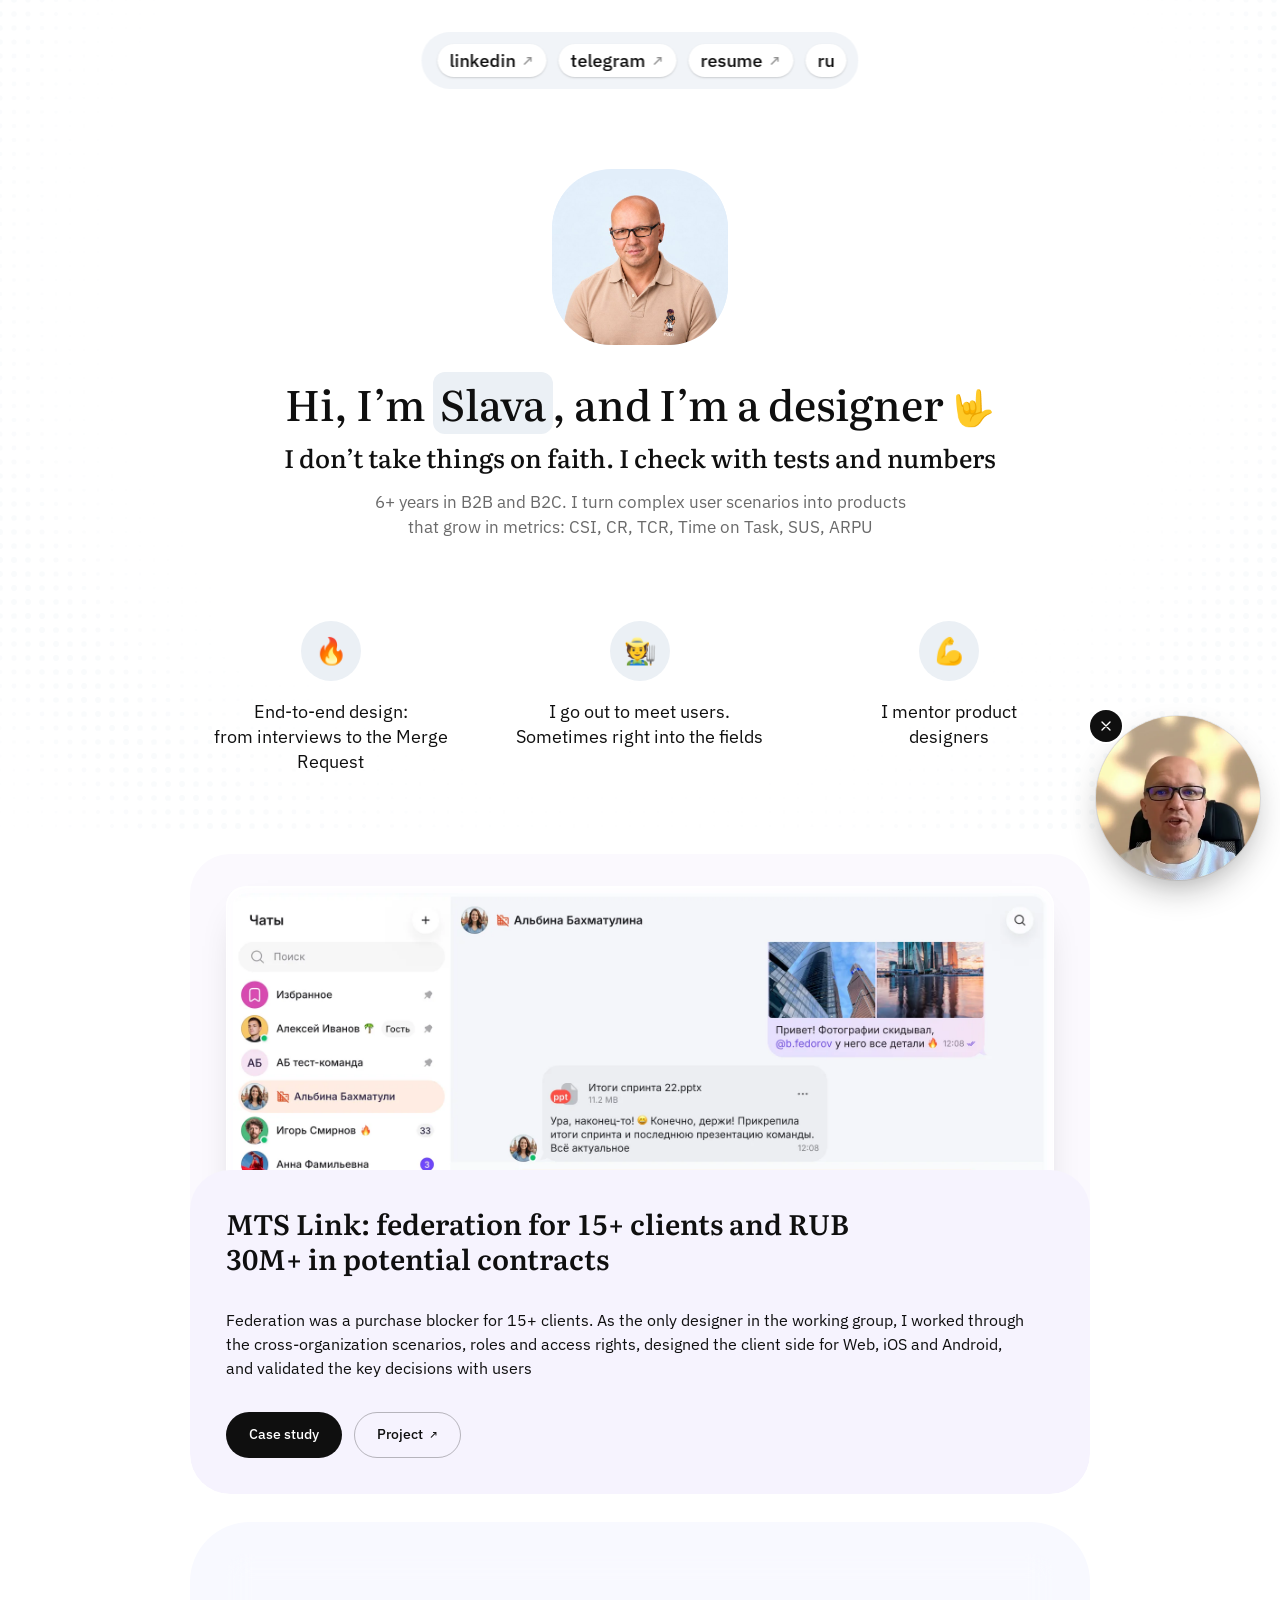
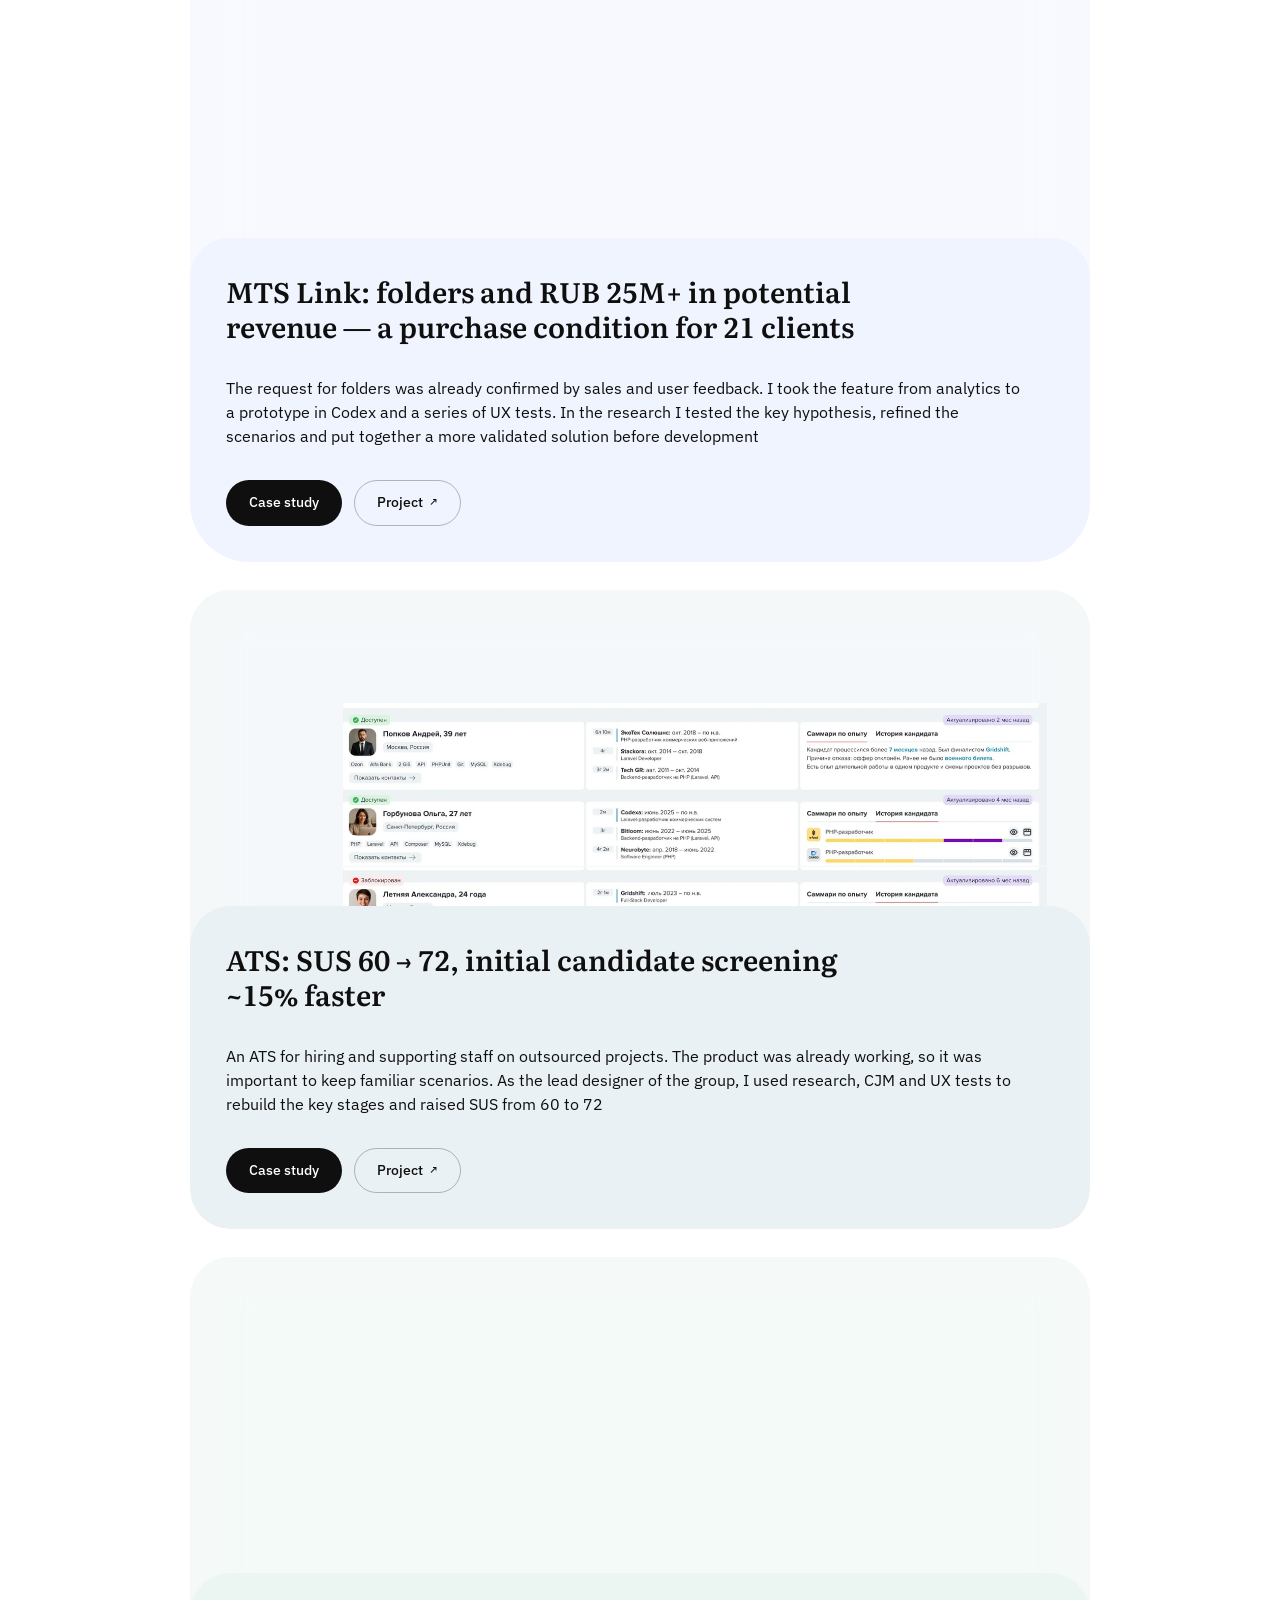
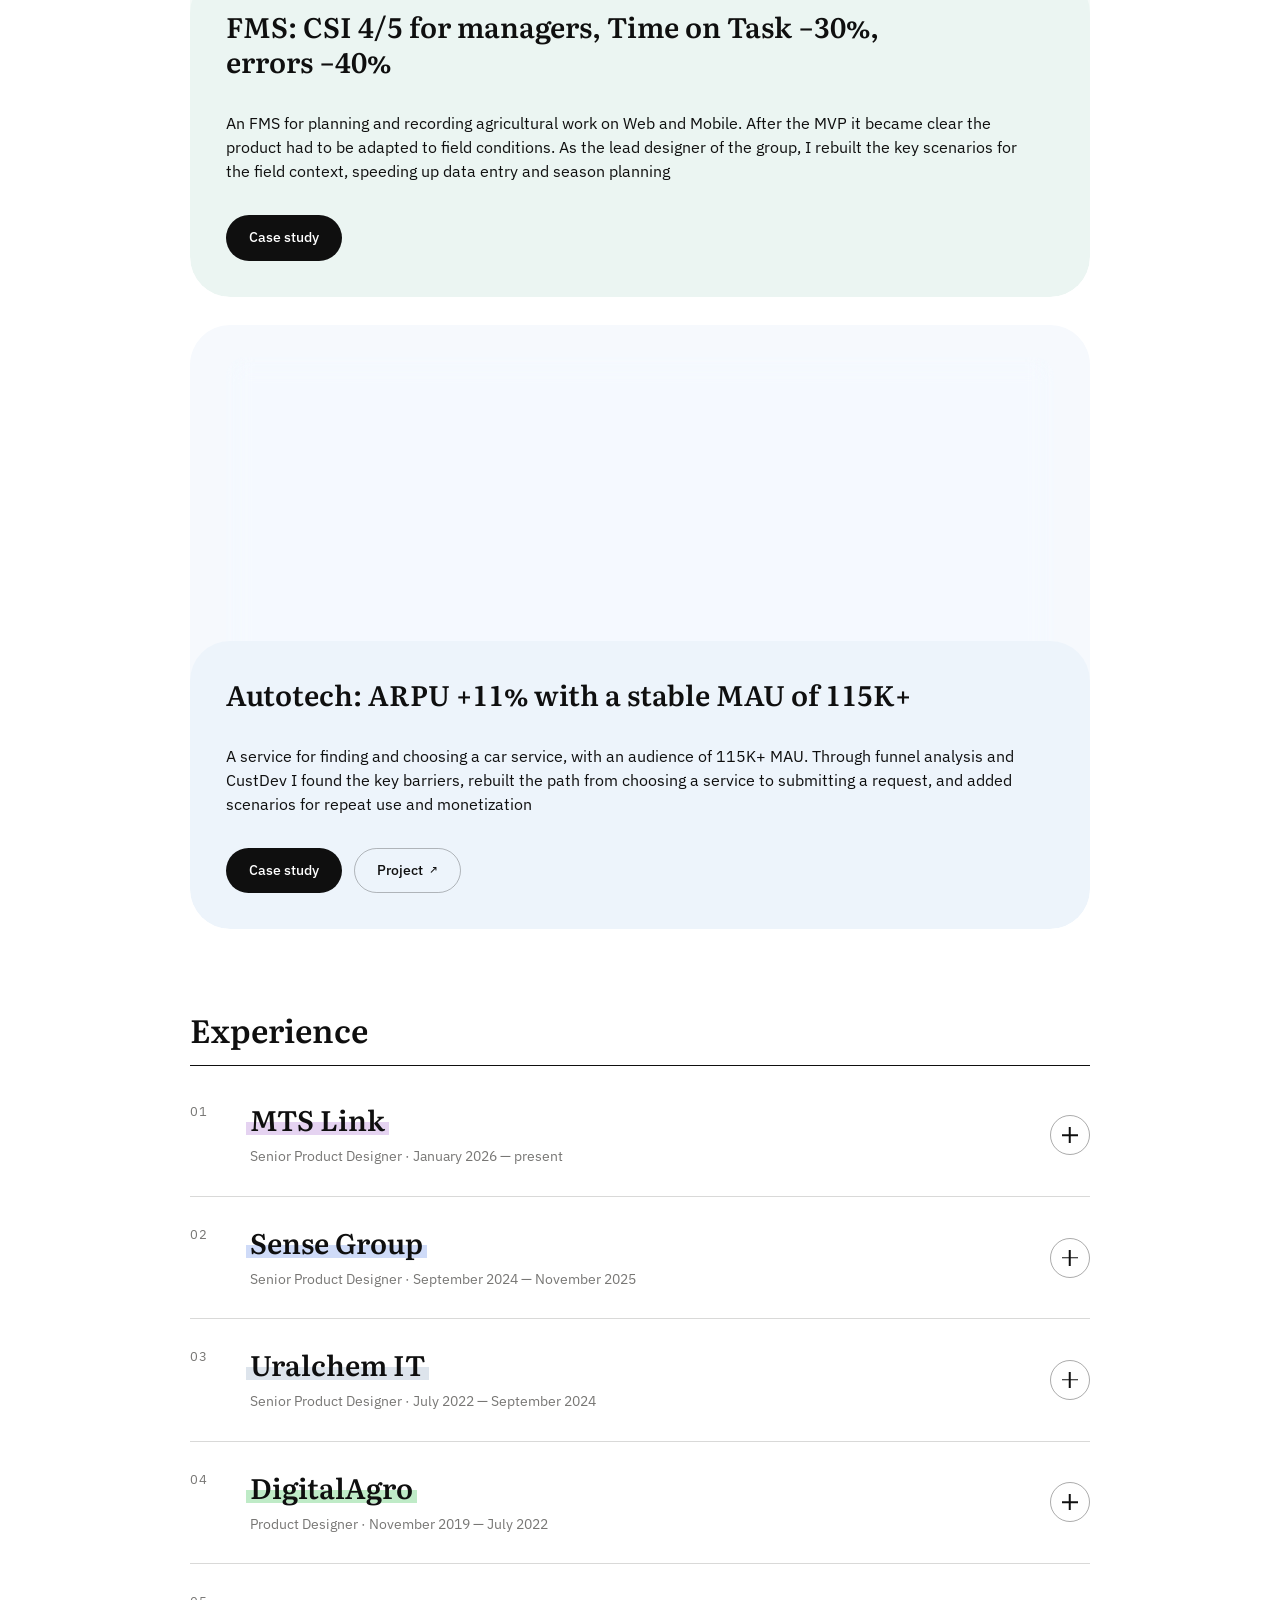
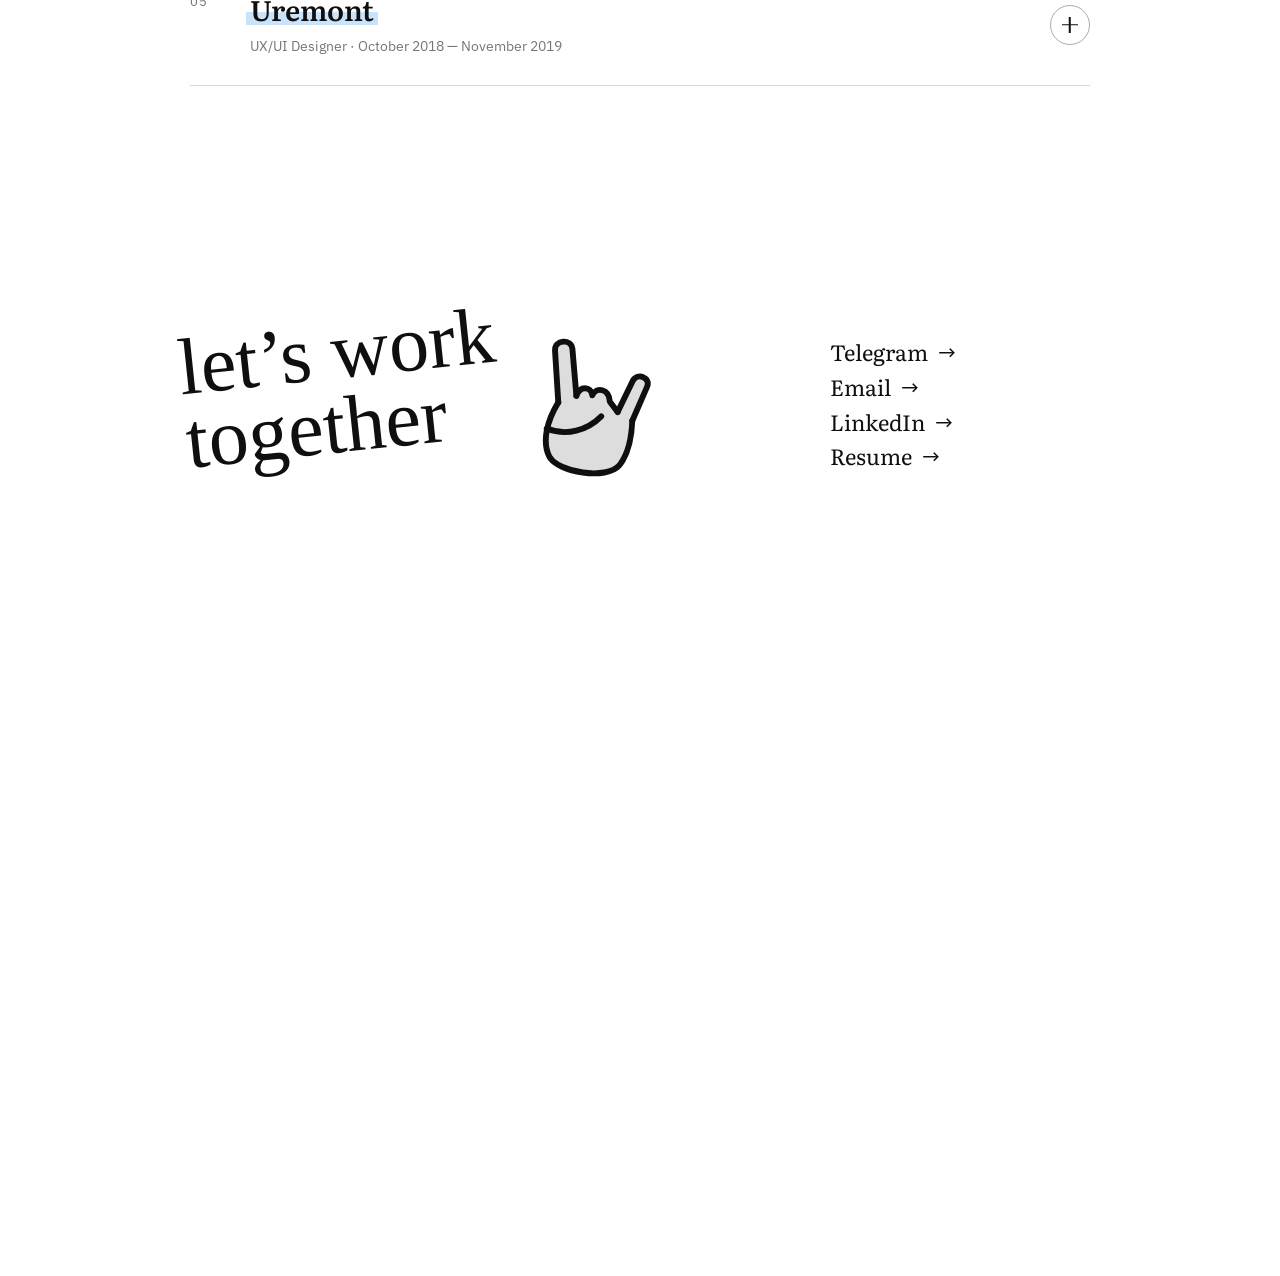
==== en/index.html @ 743d1fc8 "Английская версия сайта: /en - en/index.html + en/site.en.js (словарь строк), общий код site.js/intr" ====
<!doctype html>
<html lang="en" data-variant="b" data-type="1" data-body="3">
<head>
<meta name="robots" content="noindex, nofollow"><!-- временно, на время вычитки; убрать перед запуском на домене -->
<meta charset="utf-8">
<meta name="viewport" content="width=device-width, initial-scale=1">
<meta name="description" content="Vycheslav Sokolov — Senior Product Designer. B2B products: corporate communications, recruiting, field services.">
<title>Vycheslav Sokolov — Senior Product Designer</title>
<link rel="alternate" hreflang="ru" href="http://vsokolov.com/">
<link rel="alternate" hreflang="en" href="http://vsokolov.com/en/">
<link rel="alternate" hreflang="x-default" href="http://vsokolov.com/">
<link rel="icon" href="../assets/favicon/favicon.ico" sizes="48x48">
<link rel="icon" type="image/png" sizes="32x32" href="../assets/favicon/favicon-32.png">
<link rel="icon" type="image/png" sizes="192x192" href="../assets/favicon/icon-192.png">
<link rel="apple-touch-icon" href="../assets/favicon/apple-touch-icon.png">
<meta property="og:type" content="website">
<meta property="og:locale" content="en_US">
<meta property="og:site_name" content="Vycheslav Sokolov — portfolio">
<meta property="og:url" content="http://vsokolov.com/en/">
<meta property="og:title" content="Senior Product Designer">
<meta property="og:description" content="6+ years in B2B and B2C. I turn complex user scenarios into products.">
<link rel="preconnect" href="https://fonts.googleapis.com">
<link rel="preconnect" href="https://fonts.gstatic.com" crossorigin>
<link href="https://fonts.googleapis.com/css2?family=Literata:wght@500;600&family=IBM+Plex+Sans:wght@400;500;600&family=Permanent+Marker&display=swap" rel="stylesheet">
<link rel="stylesheet" href="../style.css?v=93">
<script src="site.en.js?v=1" defer></script>
<script src="../site.js?v=100" defer></script>
<script src="../intro.js?v=3" defer></script>
</head>
<body>
<svg width="0" height="0" style="position:absolute" aria-hidden="true" focusable="false"><filter id="displace-1" x="-50%" y="-50%" width="200%" height="200%"><feTurbulence type="turbulence" baseFrequency="0.03" numOctaves="3" seed="1" result="turbulence"/><feDisplacementMap in="SourceGraphic" in2="turbulence" scale="1.4" xChannelSelector="R" yChannelSelector="G"/></filter><filter id="displace-2" x="-50%" y="-50%" width="200%" height="200%"><feTurbulence type="turbulence" baseFrequency="0.03" numOctaves="3" seed="2" result="turbulence"/><feDisplacementMap in="SourceGraphic" in2="turbulence" scale="1.4" xChannelSelector="R" yChannelSelector="G"/></filter><filter id="displace-3" x="-50%" y="-50%" width="200%" height="200%"><feTurbulence type="turbulence" baseFrequency="0.03" numOctaves="3" seed="3" result="turbulence"/><feDisplacementMap in="SourceGraphic" in2="turbulence" scale="1.4" xChannelSelector="R" yChannelSelector="G"/></filter><filter id="displace-4" x="-50%" y="-50%" width="200%" height="200%"><feTurbulence type="turbulence" baseFrequency="0.03" numOctaves="3" seed="4" result="turbulence"/><feDisplacementMap in="SourceGraphic" in2="turbulence" scale="1.4" xChannelSelector="R" yChannelSelector="G"/></filter><filter id="displace-5" x="-50%" y="-50%" width="200%" height="200%"><feTurbulence type="turbulence" baseFrequency="0.03" numOctaves="3" seed="5" result="turbulence"/><feDisplacementMap in="SourceGraphic" in2="turbulence" scale="1.4" xChannelSelector="R" yChannelSelector="G"/></filter></svg>
<a class="skip" href="#main">Skip to content</a>

<div class="page-wrapper">
  <!-- сайдбар слева: фото, имя, роль, кнопки -->
  <aside class="sidebar" id="top">
    <div class="sidebar__inner">
      <div class="sidebar__links">
        <a class="pill pill--outline" href="https://www.linkedin.com/in/vycheslav-sokolov/" target="_blank" rel="noopener">LinkedIn<i class="arr">↗</i></a>
        <a class="pill pill--outline" href="https://t.me/Sokolov_k_doske" target="_blank" rel="noopener">Telegram<i class="arr">↗</i></a>
        <a class="pill pill--outline" href="https://drive.google.com/drive/folders/1yA-wTGNDiWYQ2XmveLwB1-y0D-GJOp_q?usp=sharing" target="_blank" rel="noopener">Resume<i class="arr">↗</i></a>
        <a class="pill pill--outline pill--lang" href="../" hreflang="ru" lang="ru" aria-label="Русская версия">RU</a>
      </div>
      <div class="sidebar__photo" id="sidebar-photo"></div>
    </div>
  </aside>

  <main id="main">

  <section class="hero" aria-labelledby="h1">
    <h1 id="h1" class="hero__h"><span class="hero__b">Hi, I’m <mark class="chip">Slava</mark>, and I’m a designer&nbsp;<span class="hero__emo" aria-hidden="true">🤟</span></span><span class="hero__sub">I don’t take things on faith. I check with tests and numbers</span></h1>
    <p class="hero__lead">6+ years in B2B and B2C. I turn complex user scenarios into products that grow in metrics: CSI, CR, TCR, Time on Task, SUS, ARPU</p>
    <ul class="anchors">
      <li><span class="anchors__ico"><span class="anchors__emo" aria-hidden="true">🔥</span></span><span>End-to-end design: <br>from interviews to the Merge Request</span></li>
      <li><span class="anchors__ico"><span class="anchors__emo" aria-hidden="true">🧑‍🌾</span></span><span>I go out to meet users. <br>Sometimes right into the fields</span></li>
      <li><span class="anchors__ico"><span class="anchors__emo" aria-hidden="true">💪</span></span><span>I mentor product <br>designers</span></li>
    </ul>
  </section>

  <section class="work" id="work" aria-label="Work">
    <div id="cases"></div>
  </section>

  <section class="xpb" id="xpb" aria-labelledby="xpb-title">
    <div class="work__head"><h2 id="xpb-title">Experience</h2></div>
    <div class="xpb__grid" id="xpb-grid"></div>
  </section>

  <section class="exp" id="experience" aria-labelledby="exp-title">
    <div class="work__head">
      <h2 id="exp-title">Experience</h2>
    </div>
    <div class="xp-list" id="xp-list"></div>
    <div class="study">
      <div class="work__head work__head--sub"><h3>Education</h3></div>
      <ul class="study__list" id="study-list"></ul>
    </div>
  </section>


  <!-- ===== футер «let's rock»: чёрный на белом → по скроллу заезжает чёрная плашка, надпись инвертируется ===== -->
  <section class="fv fvx fv1" aria-label="Contact">
    <div class="fvx__run"><div class="fvx__stick"><div class="fvx__layer fvx__layer--light"><div class="fvx__in fvx__in--1"><div class="fv1__art"><p class="rock" aria-hidden="true"><span>let’s work</span><span>together</span></p><svg class="horns" viewBox="0 0 250 290" aria-hidden="true" fill="none" stroke="currentColor" stroke-width="13" stroke-linecap="round" stroke-linejoin="round">
        <path d="M84 160 C76 126 72 92 76 68 C80 44 112 44 114 68 C116 94 118 120 122 140"/>
        <path d="M122 140 C134 128 164 128 172 146"/>
        <path d="M172 146 C178 120 188 94 198 72 C206 54 232 62 228 82 C224 106 212 134 202 168"/>
        <path d="M86 172 C60 178 26 160 12 128 C6 112 26 100 40 112 C58 128 76 148 92 160"/>
        <path d="M84 160 C76 206 90 256 138 262 C184 268 210 224 202 168"/>
      </svg></div><div class="fv1__side"><div class="fv__list"><a class="frow" href="https://t.me/Sokolov_k_doske" target=_blank rel=noopener><span>Telegram</span><i aria-hidden="true">→</i></a><a class="frow" href="mailto:sokolov_vya@mail.ru"><span>Email</span><i aria-hidden="true">→</i></a><a class="frow" href="https://www.linkedin.com/in/vycheslav-sokolov/" target=_blank rel=noopener><span>LinkedIn</span><i aria-hidden="true">→</i></a><a class="frow" href="https://drive.google.com/drive/folders/1yA-wTGNDiWYQ2XmveLwB1-y0D-GJOp_q?usp=sharing" target=_blank rel=noopener><span>Resume</span><i aria-hidden="true">→</i></a></div></div></div></div><div class="fvx__layer fvx__layer--dark" aria-hidden="true"><div class="fvx__in fvx__in--1"><div class="fv1__art"><p class="rock" aria-hidden="true"><span>let’s work</span><span>together</span></p><svg class="horns" viewBox="0 0 250 290" aria-hidden="true" fill="none" stroke="currentColor" stroke-width="13" stroke-linecap="round" stroke-linejoin="round">
        <path d="M84 160 C76 126 72 92 76 68 C80 44 112 44 114 68 C116 94 118 120 122 140"/>
        <path d="M122 140 C134 128 164 128 172 146"/>
        <path d="M172 146 C178 120 188 94 198 72 C206 54 232 62 228 82 C224 106 212 134 202 168"/>
        <path d="M86 172 C60 178 26 160 12 128 C6 112 26 100 40 112 C58 128 76 148 92 160"/>
        <path d="M84 160 C76 206 90 256 138 262 C184 268 210 224 202 168"/>
      </svg></div><div class="fv1__side"><div class="fv__list"><a class="frow" href="https://t.me/Sokolov_k_doske" target=_blank rel=noopener tabindex=-1><span>Telegram</span><i aria-hidden="true">→</i></a><a class="frow" href="mailto:sokolov_vya@mail.ru" tabindex=-1><span>Email</span><i aria-hidden="true">→</i></a><a class="frow" href="https://www.linkedin.com/in/vycheslav-sokolov/" target=_blank rel=noopener tabindex=-1><span>LinkedIn</span><i aria-hidden="true">→</i></a><a class="frow" href="https://drive.google.com/drive/folders/1yA-wTGNDiWYQ2XmveLwB1-y0D-GJOp_q?usp=sharing" target=_blank rel=noopener tabindex=-1><span>Resume</span><i aria-hidden="true">→</i></a></div></div></div></div></div></div>
  </section>

  </main>
</div>



<div class="sheet" id="sheet" aria-hidden="true">
  <div class="sheet__backdrop" data-close></div>
  <aside class="sheet__dialog" role="dialog" aria-modal="true" aria-labelledby="sheet-title" tabindex="-1">
    <button class="sheet__close" type="button" data-close aria-label="Close case study">✕</button>
    <div class="sheet__in" id="sheet-in"></div>
  </aside>
</div>
</body>
</html>
---- style.css ----
/* ==========================================================
   Ink / Paper · karalevich.com composition × n.belov.design cards
   Фиксированная сборка под 1920 — без адаптива.
   Референсы:
   — karalevich.com: угловая навигация, центрированное вступление,
     нарратив-заголовок + таблица фактов перед сценой со скринами.
   — n.belov.design/ru: карточка кейса = плашка с центрированной
     маркой бренда, короткий текст, две пилюли-кнопки.
   ========================================================== */
:root{
  --paper:#FFFFFF; --paper-2:#F4F3F0;
  --ink:#15130F; --ink-70:rgba(21,19,15,.72); --ink-55:rgba(21,19,15,.58); --ink-30:rgba(21,19,15,.32);
  --rule:rgba(21,19,15,.16); --rule-soft:rgba(21,19,15,.10);
  --signal:#C2412A;
  --tone-ink:#15130F; --tone-blue:#1B3050; --tone-clay:#9A4426; --tone-sage:#2E4B3B;

  --canvas:1920px;
  --container:900px;  /* B: единая ширина контента; ничто не выходит за неё */
  --gutter:28px;      /* B: отступ внутри карточки = зазор между карточками */
  --col:800px;     /* ЕДИНАЯ колонка: хиро, заголовки, карточки, опыт, контакты — всё по ней */
  --gap:22px;
  --r:40px;        /* радиус карточки */
  --r-in:18px;     /* вложенный радиус = --r минус отступ кадра (40−22) */
  --media-h:300px; /* высота медиа-контейнера в карточке */
  --media-pad:22px;

  --f-display:"Unbounded","Golos Text",sans-serif;
  --f-body:"Golos Text","Inter","Helvetica Neue",Arial,sans-serif;
}
*{box-sizing:border-box}
html{scroll-behavior:smooth;scroll-padding-top:40px}
body{
  margin:0;min-width:var(--canvas);width:var(--canvas);margin-inline:auto;
  background:var(--paper);color:var(--ink);font-family:var(--f-body);
  font-size:16px;line-height:1.6;letter-spacing:0;font-variant-numeric:tabular-nums;
  -webkit-font-smoothing:antialiased;
}
/* двухколоночная верстка: сайдбар слева, контент справа */
/* внешний отступ = --edge со всех сторон страницы; он же отступ плашки от верха/низа экрана */
.page-wrapper{--edge:30px;display:grid;grid-template-columns:300px 1fr;gap:60px;padding:var(--edge);min-height:100vh}
body.is-locked{overflow:hidden}
a{color:inherit;text-decoration:none}
h1,h2,h3,h4,p,ul,ol,li,dl,dd,dt,figure,figcaption,button{margin:0;padding:0}
ul,ol{list-style:none}
button{font:inherit;color:inherit;background:none;border:0;cursor:pointer}
img{display:block;max-width:100%}
:focus-visible{outline:2px solid var(--signal);outline-offset:3px}
.skip{position:absolute;left:12px;top:-60px;z-index:200;background:var(--ink);color:var(--paper);padding:10px 16px;font-size:14px}
.skip:focus{top:12px}
.meta{font-size:11px;letter-spacing:.14em;text-transform:uppercase;font-weight:600;color:var(--ink-55)}

/* ================= SIDEBAR (слева: фото, имя, роль, кнопки) ================= */
.sidebar{
  /* плашка закреплена и всегда равна высоте экрана минус внешние отступы сверху/снизу */
  position:sticky;top:var(--edge);align-self:start;
  height:calc(100vh - var(--edge)*2);
  background:#F7F7F7;border-radius:var(--r);
  padding:32px;overflow-y:auto;scrollbar-width:none;
}
.sidebar::-webkit-scrollbar{display:none}
/* внутренний отступ 32px со всех сторон; верх — фото/имя/био, низ — кнопки прибиты к нижнему краю */
.sidebar__inner{display:flex;flex-direction:column;align-items:center;text-align:center;min-height:100%}
.sidebar__photo{
  width:160px;height:160px;margin-bottom:28px;
  background:var(--paper-2);border-radius:50%;
  display:flex;align-items:center;justify-content:center;
  font-size:12px;color:var(--ink-55);flex:none;
}

/* ссылки и подпись нужны только варианту B */
.sidebar__links,.hero__b,.hero__lead,.anchors,.arr,.kcard__panel--b{display:none}

/* ================= ПЕРЕКЛЮЧАТЕЛЬ ВАРИАНТОВ ================= */

/* ================= PILLS (n.belov-style buttons) ================= */
.pill{display:inline-flex;align-items:center;gap:7px;border-radius:999px;padding:11px 22px;font-size:13.5px;font-weight:500;border:1px solid transparent;transition:background .2s,color .2s,border-color .2s}
.pill--solid{background:var(--paper);color:var(--ink)}
.pill--solid:hover{background:var(--ink);color:var(--paper)}
.pill--line{border-color:rgba(247,245,240,.4);color:var(--paper)}
.pill--line:hover{background:var(--paper);color:var(--ink);border-color:var(--paper)}
/* тёмные пилюли — для карточек на светлой подложке */
.pill--dark{background:var(--ink);color:var(--paper)}
.pill--dark:hover{background:transparent;color:var(--ink);border-color:var(--ink)}
.pill--outline{border-color:var(--rule);color:var(--ink)}
.pill--outline:hover{background:var(--ink);color:var(--paper);border-color:var(--ink)}

/* ================= HERO (центрированное вступление) ================= */
.hero{max-width:var(--col);margin-inline:auto;padding:80px 0 100px;text-align:center}
.hero__eyebrow{display:block}
.hero__h{margin-top:26px;font-family:var(--f-display);font-size:38px;line-height:1.22;letter-spacing:0;font-weight:600;text-wrap:balance;max-width:45ch;margin-inline:auto}
.hero__h em{font-style:normal;color:var(--ink-30)}

/* ================= WORK ================= */
.work{max-width:var(--col);margin-inline:auto;padding:60px 0 0}
.work__head{display:flex;align-items:baseline;justify-content:space-between;gap:20px;padding-bottom:16px;border-bottom:1px solid var(--ink)}
.work__head h2{font-family:var(--f-display);font-size:30px;letter-spacing:0;font-weight:600}
.work__head--sub{padding-bottom:14px;margin-top:0}
.work__head h3{font-family:var(--f-display);font-size:20px;letter-spacing:0;font-weight:600}

/* ---- case card: единая карточка в духе n.belov — медиа сверху, панель с фактами снизу ---- */
.case{max-width:var(--col);margin-inline:auto;padding-top:96px}

.kcard{
  --tone:var(--tone-ink);--on:#F7F5F0;--on-2:rgba(247,245,240,.62);--on-3:rgba(247,245,240,.22);
  display:block;width:100%;border-radius:var(--r);overflow:hidden;
  box-shadow:0 1px 0 var(--rule-soft);
}
.kcard[data-tone="blue"]{--tone:var(--tone-blue)}
.kcard[data-tone="clay"]{--tone:var(--tone-clay)}
.kcard[data-tone="sage"]{--tone:var(--tone-sage)}

/* сцена фиксированной высоты 300px; кадр внутри центрируется и живёт по высоте,
   ширина — производная от пропорций картинки, на всю ширину не тянется */
.kcard__media{position:relative;height:var(--media-h);padding:var(--media-pad);background:var(--paper-2);display:flex;align-items:center;justify-content:center;overflow:hidden}
.kcard__media img{position:static;width:auto;height:100%;max-width:100%;object-fit:contain;border-radius:var(--r-in);box-shadow:0 18px 40px -22px rgba(21,19,15,.38)}
.kcard__ghost{font-family:var(--f-display);font-weight:700;font-size:140px;letter-spacing:0;color:var(--tone);opacity:.16;line-height:1;user-select:none}

.kcard__panel{background:var(--tone);color:var(--on);padding:52px 64px 56px}
.kcard__eyebrow{color:var(--on-2)}
.kcard__title{margin-top:16px;font-family:var(--f-display);font-size:30px;line-height:1.18;letter-spacing:0;font-weight:600;max-width:34ch}
.kcard__facts{margin-top:30px;border-top:1px solid var(--on-3)}
.kcard__facts div{display:grid;grid-template-columns:168px minmax(0,1fr);gap:18px;padding:14px 0;border-bottom:1px solid var(--on-3);font-size:14.5px}
.kcard__facts dt{color:var(--on-2)}
.kcard__facts dd{font-weight:500}
.kcard__btns{margin-top:20px;display:flex;gap:12px}

/* ---- variant: лёгкая тональность — бледная подложка в цвете кейса, тёмный текст ---- */
.kcard--light{border:1px solid color-mix(in srgb, var(--tone) 26%, white)}
.kcard--light .kcard__media{background:color-mix(in srgb, var(--tone) 9%, white)}
.kcard--light .kcard__ghost{color:var(--tone);opacity:.28}
.kcard--light .kcard__panel{background:color-mix(in srgb, var(--tone) 7%, white);color:var(--ink)}
.kcard--light .kcard__eyebrow{color:var(--ink-55)}
.kcard--light .kcard__facts{border-top-color:color-mix(in srgb, var(--tone) 30%, white)}
.kcard--light .kcard__facts div{border-bottom-color:color-mix(in srgb, var(--tone) 22%, white)}
.kcard--light .kcard__facts dt{color:var(--ink-55)}
.kcard--light .kcard__facts dd{color:var(--ink)}

/* ---- variant: серая подложка — изображение в рамке внутри, факты на том же сером поле ---- */
.kcard--grey{border:1px solid var(--rule-soft)}
.kcard--grey .kcard__panel{background:var(--paper-2);color:var(--ink);padding:44px 64px 56px}
.kcard--grey .kcard__media{background:var(--paper-2)}
.kcard--grey .kcard__media .frame{display:block;height:100%;border-radius:var(--r-in);overflow:hidden;box-shadow:0 18px 40px -22px rgba(21,19,15,.3)}
.kcard--grey .kcard__media .frame img{width:auto;height:100%;max-width:100%;object-fit:contain;display:block;border-radius:0;box-shadow:none}
.kcard--grey .kcard__eyebrow{color:var(--ink-55)}
.kcard--grey .kcard__title{color:var(--ink)}
.kcard--grey .kcard__facts{border-top-color:var(--ink)}
.kcard--grey .kcard__facts div{border-bottom-color:var(--rule-soft)}
.kcard--grey .kcard__facts dt{color:var(--ink-55)}
.kcard--grey .kcard__facts dd{color:var(--ink)}

/* ================= EXPERIENCE ================= */
.exp{max-width:var(--col);margin-inline:auto;padding-top:150px}
.xp-list{border-top:0}
.xp{border-bottom:1px solid var(--rule)}
/* заголовок строки — заподлицо с колонкой, индикатор прижат к правому краю */
.xp__head{width:100%;text-align:left;display:grid;grid-template-columns:minmax(0,1fr) 26px;column-gap:var(--gap);align-items:center;padding:20px 0}
/* индикатор: форма не меняется, плюс складывается в минус; открытое состояние — заливка */
.xp__icon{justify-self:end;width:26px;height:26px;border-radius:50%;border:1px solid var(--rule);position:relative;flex:none;transition:background .22s,border-color .22s}
.xp__icon::before,.xp__icon::after{content:"";position:absolute;left:50%;top:50%;width:10px;height:1px;background:var(--ink);
  transform:translate(-50%,-50%);transition:background .22s,transform .3s cubic-bezier(.2,.8,.3,1)}
.xp__icon::after{transform:translate(-50%,-50%) rotate(90deg)}
.xp__head:hover .xp__icon{border-color:var(--ink-55)}
.xp.is-open .xp__icon{background:var(--ink);border-color:var(--ink)}
.xp.is-open .xp__icon::before,.xp.is-open .xp__icon::after{background:var(--paper)}
.xp.is-open .xp__icon::after{transform:translate(-50%,-50%) rotate(90deg) scaleX(0)}
.xp__main{display:flex;flex-direction:column;gap:4px}
.xp__co{font-family:var(--f-display);font-size:17px;letter-spacing:0;font-weight:600}
.xp__sub{font-size:13.5px;color:var(--ink-55)}
.xp__sub em{font-style:normal;color:var(--signal)}
.xp__panel{display:grid;grid-template-rows:0fr;transition:grid-template-rows .4s cubic-bezier(.2,.8,.3,1)}
.xp.is-open .xp__panel{grid-template-rows:1fr}
.xp__inner{overflow:hidden;min-height:0}
.xp__body{padding:2px 0 32px;max-width:68ch}
.xp__about{font-size:13.5px;line-height:1.6;color:var(--ink-70)}
.xp__items{margin-top:15px;display:flex;flex-direction:column;gap:10px}
.xp__items li{position:relative;font-size:13.5px;line-height:1.6;color:var(--ink-70)}
.xp__items li::before{content:"";position:absolute;left:-18px;top:.8em;width:7px;height:1px;background:var(--ink-30)}
.xp__items b{font-weight:600;color:var(--ink)}
.xp__link{margin-top:17px;display:inline-flex;gap:8px;font-size:13.5px;font-weight:500;border-bottom:1px solid var(--rule);padding-bottom:2px;transition:border-color .2s}
.xp__link:hover{border-color:var(--signal)}

.study{margin-top:84px}
.study__list{margin-top:13px}
/* [институт] [название курса] [год] — заподлицо слева, год прижат вправо */
.study__list li{display:grid;grid-template-columns:230px minmax(0,1fr) auto;column-gap:var(--gap);align-items:baseline;padding:13px 0;border-bottom:1px solid var(--rule-soft);font-size:13.5px}
.study__list li span:nth-child(1){color:var(--ink)}
.study__list li span:nth-child(1) i{font-style:normal;color:var(--ink-55)}
.study__list li span:nth-child(2){color:var(--ink-55);white-space:nowrap;text-align:right}

/* ================= CONTACTS ================= */

/* ================= SHEET ================= */
.sheet{position:fixed;inset:0;z-index:100;display:none}
.sheet.is-open{display:block}
.sheet__backdrop{position:absolute;inset:0;background:rgba(21,19,15,.4);opacity:0;transition:opacity .3s}
.sheet.is-in .sheet__backdrop{opacity:1}
.sheet__dialog{position:absolute;top:0;bottom:0;right:0;width:780px;background:var(--paper);overflow-y:auto;overscroll-behavior:contain;border-left:1px solid var(--rule);transform:translateX(24px);opacity:0;transition:transform .36s cubic-bezier(.2,.8,.3,1),opacity .24s}
.sheet.is-in .sheet__dialog{transform:none;opacity:1}
.sheet__close{position:sticky;top:16px;float:right;margin:16px 16px 0 0;z-index:2;width:36px;height:36px;border:1px solid var(--ink);background:var(--paper);display:flex;align-items:center;justify-content:center;font-size:13px;transition:background .2s,color .2s}
.sheet__close:hover{background:var(--ink);color:var(--paper)}
.sheet__in{padding:48px 48px 90px}
.case__eyebrow{margin-bottom:16px}
.case__title{font-family:var(--f-display);font-size:34px;line-height:1.08;letter-spacing:0;font-weight:600;max-width:20ch}
.case__lead{margin-top:16px;font-size:18px;line-height:1.45;color:var(--ink-70);max-width:44ch}
.case__sheet-facts{margin-top:30px;border-top:1px solid var(--ink)}
.case__sheet-facts div{display:grid;grid-template-columns:132px minmax(0,1fr);gap:16px;padding:11px 0;border-bottom:1px solid var(--rule-soft);font-size:13.5px}
.case__sheet-facts dt{color:var(--ink-55)}
.case__sec{margin-top:36px}
.case__sec h3{margin-bottom:10px}
.case__sec p{font-size:15.5px;line-height:1.62;color:var(--ink-70);max-width:62ch}
.case__metrics{margin-top:38px;padding-top:24px;border-top:1px solid var(--ink);display:grid;grid-template-columns:repeat(2,minmax(0,1fr));gap:22px var(--gap)}
.case__metrics b{display:block;font-family:var(--f-display);font-size:32px;font-weight:600;letter-spacing:0;line-height:1}
.case__metrics span{display:block;margin-top:8px;font-size:13.5px;color:var(--ink-55);max-width:28ch;line-height:1.4}
.case__stages li{display:grid;grid-template-columns:34px minmax(0,1fr);gap:12px;padding:16px 0;border-top:1px solid var(--rule-soft)}
.case__stages li > span{font-family:var(--f-display);font-size:11px;letter-spacing:.06em;color:var(--ink-55);padding-top:5px;font-weight:600}
.case__stages h4{font-family:var(--f-display);font-size:18px;font-weight:600;letter-spacing:0;line-height:1.2;margin-bottom:6px}
.case__stages p{font-size:13.5px;line-height:1.6;color:var(--ink-70);max-width:58ch}
.case__media{margin-top:34px;display:grid;gap:18px}
.case__media figure{border:1px solid var(--rule)}
.case__media img{display:block;width:100%;aspect-ratio:16/10;object-fit:cover}
.case__media figcaption a{color:inherit;text-decoration:underline;text-decoration-thickness:1px;text-underline-offset:3px}
.case__media figcaption a:hover{text-decoration-thickness:2px}
.case__media video{display:block;width:100%;height:auto;background:var(--paper-2)}
.case__media .ph{aspect-ratio:16/10;background:var(--paper-2);display:flex;align-items:center;justify-content:center;flex-direction:column;gap:4px}
.case__media .ph b{font-size:11px;letter-spacing:.1em;text-transform:uppercase;color:var(--ink-30);font-weight:600}
.case__media .ph small{font-size:12px;color:var(--ink-30)}
.case__media figcaption{padding:10px 14px 12px;font-size:12.5px;color:var(--ink-55)}
.case__take{margin-top:38px}
.case__take li{position:relative;padding:0 0 0 18px;margin-top:10px;font-size:13.5px;line-height:1.6;color:var(--ink-70);max-width:62ch}
.case__take li::before{content:"";position:absolute;left:0;top:.8em;width:6px;height:1px;background:var(--ink-30)}
.case__next{margin-top:52px;padding-top:20px;border-top:1px solid var(--ink);width:100%;display:flex;justify-content:space-between;align-items:center;gap:16px;text-align:left}
.case__next span{font-size:13.5px;color:var(--ink-55)}
.case__next strong{font-family:var(--f-display);font-weight:600;font-size:18px;letter-spacing:0;transition:transform .3s;display:inline-block}
.case__next:hover strong{transform:translateX(4px)}

/* ================= REVEAL ================= */
.rv{opacity:0;transform:translateY(14px);transition:opacity .7s ease,transform .7s cubic-bezier(.2,.8,.3,1)}
.rv.in{opacity:1;transform:none}
@media (prefers-reduced-motion:reduce){
  html{scroll-behavior:auto}
  .rv{opacity:1;transform:none;transition:none}
}

/* ================= ОСНОВНОЙ МАКЕТ =================
   Реальная композиция референса romaaaa.framer.website (замер на 1920):
   одна центральная колонка 1160px в контейнере 1200px; сверху плавающая пилюля-навигация;
   аватар 140px → заголовок 54/54 Geist 500 по центру → проекты: слева клиент+описание, справа период+роль,
   под ними медиа 1160×700 (r8, #F9F9F9). Расстояния: аватар→заголовок 16, заголовок→первый проект 140,
   шапка проекта→медиа 20, медиа→следующий проект 80. Серый #ABABAB, чёрный #0F0F0F. */
[data-variant="b"] body{width:auto;min-width:0}
[data-variant="b"]{--ink:#0F0F0F;--b-gray:#ABABAB;--f-geist:"Geist","Golos Text",sans-serif}
[data-variant="b"] .page-wrapper{display:block;max-width:var(--container);margin-inline:auto;padding:144px 0 120px;min-height:0}
[data-variant="b"] .sidebar{position:static;height:auto;background:none;border-radius:0;padding:0;overflow:visible}
[data-variant="b"] .sidebar__inner{display:block;min-height:0;text-align:center}

/* пилюля-навигация: fixed, по центру */
[data-variant="b"] .sidebar__links{display:flex;gap:12px;position:fixed;top:32px;left:50%;transform:translateX(-50%);z-index:110;padding:12px 12px 12px 16px;border-radius:100px;background:rgba(235,240,245,.7);-webkit-backdrop-filter:blur(16px);backdrop-filter:blur(16px)}
[data-variant="b"] .sidebar__links .pill{gap:4px;padding:6px 12px;border:0;border-radius:23px;background:#fff;color:var(--ink);font-family:var(--f-geist);font-size:18px;line-height:21px;font-weight:500;box-shadow:0 1px 2px rgba(0,0,0,.16);text-transform:lowercase}
[data-variant="b"] .sidebar__links .pill:hover{background:var(--ink);color:#fff}
[data-variant="b"] .arr{display:inline;font-style:normal;font-size:.85em;opacity:.45;margin-left:2px}
[data-variant="b"] .sidebar__photo{display:block;width:140px;height:140px;aspect-ratio:auto;margin:0 auto 16px;border-radius:50%;overflow:hidden;background:#F9F9F9}
[data-variant="b"] .sidebar__photo img{width:100%;height:100%;object-fit:cover;object-position:50% 12%;border-radius:0 !important}
/* заголовок */
[data-variant="b"] .hero{max-width:none;margin:0;padding:0;text-align:center}

[data-variant="b"] .hero__b{display:inline}
[data-variant="b"] .hero__h{margin:0 auto;max-width:none;font-family:var(--f-hero);font-size:54px;font-weight:500;text-wrap:balance;color:var(--ink)}
/* проекты: компоновка из Figma (node 249:28) — серая плита, белый верхний блок с медиа 300px, текст ниже.
   Типографика карточки — прежняя (Unbounded / Golos). Одна карточка в ряд. */
[data-variant="b"] .work{max-width:none;margin:0;padding:96px 0 0}
[data-variant="b"] #cases{display:grid;grid-template-columns:minmax(0,1fr);gap:var(--gutter)}
[data-variant="b"] .case{max-width:none;margin:0;padding:0;display:block}
/* карточка: цветная плита-градиент по теме кейса; медиа внутри с вложенным радиусом (40 − 28 = 12), без белой рамки */
[data-variant="b"] .kcard{display:block;width:100%;border:0;border-radius:var(--r);box-shadow:none;overflow:hidden;
  background:var(--bg)}
[data-variant="b"] .kcard__media,[data-variant="b"] .kcard--light .kcard__media,[data-variant="b"] .kcard--grey .kcard__media{height:calc(var(--media-h) + var(--gutter)*2);padding:var(--gutter) var(--gutter) 0;border-radius:0;background:none}
[data-variant="b"] .kcard__media img,[data-variant="b"] .kcard--grey .kcard__media .frame img{width:100%;height:100%;max-width:none;object-fit:cover;border-radius:0;box-shadow:none}
[data-variant="b"] .kcard__media img{border-radius:calc(var(--r) - var(--gutter))}
[data-variant="b"] .kcard--grey .kcard__media .frame{width:100%;height:100%;border-radius:calc(var(--r) - var(--gutter));box-shadow:none}
[data-variant="b"] .kcard__panel,[data-variant="b"] .kcard--light .kcard__panel,[data-variant="b"] .kcard--grey .kcard__panel{background:none;color:var(--ink);padding:40px var(--gutter) var(--gutter)}
[data-variant="b"] .kcard__eyebrow,[data-variant="b"] .kcard--light .kcard__eyebrow,[data-variant="b"] .kcard--grey .kcard__eyebrow{color:rgba(15,15,15,.6)}
[data-variant="b"] .kcard__title{max-width:none;text-wrap:balance}
[data-variant="b"] .kcard .kcard__facts{border-top-color:var(--ink)}
[data-variant="b"] .kcard .kcard__facts div{border-bottom-color:rgba(15,15,15,.16)}
[data-variant="b"] .kcard .kcard__facts dt{color:rgba(15,15,15,.6)}
[data-variant="b"] .kcard .pill--outline{border-color:rgba(15,15,15,.28)}
[data-variant="b"] .kcard .pill--outline:hover{border-color:var(--ink)}

/* ===== ТИПОГРАФИКА B (выбран вариант 3): Playfair Display в заголовках + Golos Text в тексте.
   Трекинг на ступень свободнее (−.015 → −.005em), межстрочный +10% ===== */
[data-variant="b"]{--f-display:"Playfair Display","Golos Text",serif;--f-hero:"Playfair Display","Golos Text",serif}
[data-variant="b"] .hero__h{font-weight:500;letter-spacing:0;line-height:1.1}   /* 54px / 59px */
[data-variant="b"] .kcard__title,[data-variant="b"] .work__head h2,[data-variant="b"] .xp__co,[data-variant="b"] .work__head h3{font-weight:600;letter-spacing:0}
[data-variant="b"] .kcard__title{font-size:28px;line-height:1.25}
[data-variant="b"] .work__head h2{line-height:1.35}

/* опыт и контакты — в той же колонке */
[data-variant="b"] .exp{max-width:none;margin-inline:0}

/* ===== B: блок метрик между приветствием и карточками ===== */

/* ===== B: акценты в сетке карточек ===== */
/* 01 — медиа в край: без полей слева, справа и сверху; скругление верха задаёт сама карточка */
[data-variant="b"] .kcard__media{height:calc(var(--media-h) + var(--gutter));padding:0}
[data-variant="b"] .kcard__media img{border-radius:0}
/* 03 — скругление +50% (40 → 60); вложенный радиус медиа = 60 − 28 */
[data-variant="b"] #case-folders .kcard{border-radius:calc(var(--r)*1.5)}
[data-variant="b"] #case-folders .kcard__media .frame{border-radius:calc(var(--r)*1.5 - var(--gutter))}

/* ===== B: опыт и учёба =====
   [№] [компания ………… роль · период] [+]. Ховер — плоская подложка на всю строку, без скруглений;
   контент сдвигается внутрь на 20px, граница строки остаётся на месте. Всё внутри контейнера. */
[data-variant="b"] .xp-list{counter-reset:xp;margin-top:8px}
[data-variant="b"] .xp{counter-increment:xp;border-bottom:1px solid var(--rule)}
[data-variant="b"] .xp__head{grid-template-columns:44px minmax(0,1fr) 26px;column-gap:16px;padding:28px 0;transition:background .25s,padding .3s cubic-bezier(.2,.8,.3,1)}
[data-variant="b"] .xp__head::before{content:counter(xp,decimal-leading-zero);font-family:var(--f-geist);font-size:13px;letter-spacing:.06em;color:var(--ink-55);align-self:baseline}
[data-variant="b"] .xp__head:hover,[data-variant="b"] .xp__head:focus-visible{background:var(--paper-2);padding-inline:20px}
[data-variant="b"] .xp__main{display:grid;grid-template-columns:minmax(0,1fr) auto;column-gap:24px;align-items:baseline}
[data-variant="b"] .xp__co{font-size:28px;line-height:1.25;letter-spacing:0}
[data-variant="b"] .xp__sub{font-size:14px;text-align:right;white-space:nowrap}
[data-variant="b"] .xp__body{padding:4px 0 36px 60px;max-width:none}
[data-variant="b"] .xp__about,[data-variant="b"] .xp__items li,[data-variant="b"] .xp__link{font-size:16px}
[data-variant="b"] .xp__about,[data-variant="b"] .xp__items{max-width:68ch}
[data-variant="b"] .xp__items li::before{left:-20px}
[data-variant="b"] .study__list li{padding:16px 0;font-size:15px}

/* ===== B: «дрожание» заголовка (механика kirill.si): 5 SVG-фильтров feTurbulence + feDisplacementMap,
   переключаются ступенями 5 кадров за 0.5s. Выключено на тач-устройствах и при prefers-reduced-motion ===== */
@keyframes displace{
  0%{filter:url(#displace-1)} 20%{filter:url(#displace-2)} 40%{filter:url(#displace-3)} 60%{filter:url(#displace-4)} 80%,100%{filter:url(#displace-5)}
}
[data-variant="b"] .hero__h{animation:displace .5s steps(1,end) infinite}
@media (hover:none) and (pointer:coarse),(prefers-reduced-motion:reduce){[data-variant="b"] .hero__h{animation:none}}

/* ===== B: опыт — у каждой из пяти строк свой ховер (все углы прямые, всё внутри контейнера) =====
   01 МТС Линк  — подложка + сдвиг контента (базовый, выше)
   02 Sense     — коралловая заливка «шторкой» слева направо
   03 Уралхим   — чёрная линия прорисовывается по нижнему краю, название раскрывается трекингом
   04 DigitalAgro — номер меняется на стрелку ↗, название сдвигается, зелёная подложка
   05 Uremont   — название «дрожит» (тот же displace, что в приветствии), янтарная подложка */
[data-variant="b"] .xp .xp__head:hover,[data-variant="b"] .xp .xp__head:focus-visible{padding-inline:0;background-color:transparent}
[data-variant="b"] .xp__main,[data-variant="b"] .xp__co{transition:transform .35s cubic-bezier(.2,.8,.3,1),letter-spacing .35s cubic-bezier(.2,.8,.3,1)}

[data-variant="b"] .xp .xp__head{background-image:linear-gradient(rgba(15,15,15,.7),rgba(15,15,15,.7));background-repeat:no-repeat;background-position:0 100%;background-size:0% 2px;transition:background-size .5s cubic-bezier(.2,.8,.3,1)}
[data-variant="b"] .xp .xp__head:hover,[data-variant="b"] .xp .xp__head:focus-visible{background-size:100% 2px}
[data-variant="b"] .xp .xp__head:hover .xp__co,[data-variant="b"] .xp .xp__head:focus-visible .xp__co{letter-spacing:.03em}

/* ===== B: состав и порядок карточек, контент панели ===== */

[data-variant="b"] .kcard__panel--b{display:flex;flex-direction:column}
[data-variant="b"] #cases>.case{order:var(--ob)}
[data-variant="b"] .kcard__lead{margin-top:14px;font-size:17px;line-height:1.5;color:var(--ink);font-weight:400;max-width:60ch}
[data-variant="b"] .kcard__panel--b .kcard__facts{margin-top:28px}
.xp__link+.xp__link{margin-left:26px}
[data-variant="b"] .study__list li{grid-template-columns:minmax(0,1fr) auto}

/* ===== B: первый блок — приветствие, лид и «якоря» вместо метрик ===== */
[data-variant="b"]{--accent:#EBF0F5}
[data-variant="b"] .chip{background:var(--accent);color:var(--ink);padding:0 .16em;margin:0 -.02em;border-radius:12px;-webkit-box-decoration-break:clone;box-decoration-break:clone}
[data-variant="b"] .hero__lead{display:block;max-width:760px;margin:28px auto 0;font-size:21px;line-height:1.55;color:rgba(15,15,15,.62);text-wrap:balance}
[data-variant="b"] .anchors{display:grid;grid-template-columns:repeat(3,minmax(0,1fr));column-gap:var(--gutter);margin-top:64px;text-align:left}
[data-variant="b"] .anchors li{display:flex;flex-direction:column;gap:18px;font-size:18px;line-height:1.4;color:var(--ink);max-width:24ch}
[data-variant="b"] .anchors__ico{width:60px;height:60px;border-radius:50%;background:var(--accent);display:grid;place-items:center}
[data-variant="b"] .anchors__ico svg{width:26px;height:26px;fill:var(--ink)}
[data-variant="b"] .anchors__emo{font-size:26px;line-height:1;font-family:"Apple Color Emoji","Segoe UI Emoji","Noto Color Emoji",sans-serif}
[data-variant="b"] .hero__emo{display:inline-block;margin-left:.28em;font-size:.82em;line-height:1;vertical-align:.04em;font-family:"Apple Color Emoji","Segoe UI Emoji","Noto Color Emoji",sans-serif}   /* высота знака ≈ высота заглавной «И» */
[data-variant="b"] .work{padding-top:88px}

/* ===== B: карточки — очень холодные, прозрачные слоистые фоны (у каждой своя механика и оттенок) ===== */
/* Sense · сиренево-голубой: конусный свет из правого верха + пятно слева */
[data-variant="b"] .kcard[data-tone="clay"]{--bg:#EBF0F5}
/* МТС Линк · ромб (diamond): четыре встречные диагонали, ледяной синий */
[data-variant="b"] .kcard[data-tone="blue"]{--bg:
  radial-gradient(45% 55% at 50% 50%,rgba(255,255,255,.4),transparent 75%),
  linear-gradient(to bottom right,rgba(140,175,255,.32),transparent 50%),
  linear-gradient(to bottom left,rgba(180,185,255,.28),transparent 50%),
  linear-gradient(to top left,rgba(150,210,255,.32),transparent 50%),
  linear-gradient(to top right,rgba(170,190,255,.26),transparent 50%),
  #F1F5FD}
/* Папки · аквамарин-лёд: два конуса навстречу */
[data-variant="b"] .kcard[data-tone="sage"]{--bg:
  conic-gradient(from 120deg at 0% 100%,rgba(255,255,255,0) 0deg,rgba(150,225,235,.34) 60deg,rgba(255,255,255,0) 130deg),
  conic-gradient(from 300deg at 100% 0%,rgba(255,255,255,0) 0deg,rgba(170,205,255,.3) 70deg,rgba(255,255,255,0) 140deg),
  radial-gradient(80% 70% at 60% 40%,rgba(235,248,250,.8),transparent 80%),
  #F0F8FA}
/* DigitalAgro · небесно-циановый: диагональная лента и два пятна */
[data-variant="b"] .kcard[data-tone="ink"]{--bg:
  radial-gradient(50% 60% at 95% 85%,rgba(175,185,255,.28),transparent 70%),
  radial-gradient(45% 55% at 5% 15%,rgba(150,225,245,.36),transparent 70%),
  linear-gradient(115deg,transparent 30%,rgba(255,255,255,.4) 50%,transparent 70%),
  linear-gradient(135deg,#EEF7FB,#F0F1FB)}
/* Uremont · лавандово-индиго: «ореолы» из эллипсов */
[data-variant="b"] .kcard[data-tone="plum"]{--bg:
  radial-gradient(60% 40% at 50% 0%,rgba(185,175,255,.36),transparent 75%),
  radial-gradient(40% 60% at 100% 70%,rgba(200,190,255,.26),transparent 75%),
  radial-gradient(40% 60% at 0% 80%,rgba(150,190,255,.3),transparent 75%),
  linear-gradient(180deg,#F4F2FD,#F0F2FC)}

/* ===== B: иерархия первого блока — оба заголовка в Playfair ===== */
[data-variant="b"] .hero__h{font-size:50px}

[data-variant="b"] .hero__lead{margin-top:20px}

/* ===== B: правки (ч.2) ===== */
[data-variant="b"] .hero__h{font-size:44px}
[data-variant="b"] .hero__lead{font-family:var(--f-hero);font-weight:500;font-size:16px;line-height:1.5;letter-spacing:0}
[data-variant="b"] .hero__lead{max-width:680px}
[data-variant="b"] .sidebar__photo{width:150px;height:180px;border-radius:60px}

/* кнопка «Проект» рядом с «Кейс» */
[data-variant="b"] .kcard__btns .pill--outline{display:inline-flex;align-items:center;gap:6px}

/* ===== B: шрифты (заголовки — Literata, текст — IBM Plex Sans) ===== */

[data-variant="b"][data-type="1"]{--f-hero:"Literata",Georgia,serif;--f-display:"Literata",Georgia,serif}
[data-variant="b"][data-type="1"] .hero__h{font-weight:500;letter-spacing:0;font-size:42px;line-height:1.18}
[data-variant="b"][data-type="1"][data-body="3"]{--f-body:"IBM Plex Sans",sans-serif}
[data-variant="b"]{--f-geist:var(--f-body)}
[data-variant="b"] .kcard__panel--b{font-family:var(--f-body)}
[data-variant="b"] .hero__lead{font-family:var(--f-body);font-weight:400;font-size:17px}

/* ===== B: правки (ч.3) ===== */
[data-variant="b"] .kcard .kcard__facts{border-top:0}
[data-variant="b"] .kcard__panel--b .kcard__facts{margin-top:20px}
[data-variant="b"] .kcard .kcard__facts div:last-child{border-bottom:0}
[data-variant="b"] .kcard{--bg:rgba(235,240,245,.75)}
[data-variant="b"] .kcard__panel{padding-inline:42px}

[data-variant="b"] .pill.is-soon{opacity:.5;cursor:default}
/* названия компаний в «Опыте» — компактнее (были 28px) */
[data-variant="b"] .xp__co{font-size:22px;line-height:1.3}

/* ===== B: единая палитра карточек — оттенки тональности Sense (#EBF0F5), непрозрачность 50% ===== */
[data-variant="b"] .kcard{--bg:rgba(223,230,246,.5)}   /* #DFE6F6 */
[data-variant="b"] #case-federation .kcard{--bg:rgba(239,230,244,.5)}   /* #EFE6F4 */
[data-variant="b"] #case-folders .kcard{--bg:rgba(227,223,246,.5)}   /* #E3DFF6 */
[data-variant="b"] #case-fms .kcard{--bg:rgba(201,237,206,.25)}   /* #C9EDCE зелень */
[data-variant="b"] #case-autotech .kcard{--bg:rgba(210,231,249,.25)}   /* #D2E7F9 небесный */
[data-variant="b"] .kcard__panel,[data-variant="b"] .kcard__panel{padding-inline:42px}

/* ===== B: новое фото (4:5 → почти квадрат) ===== */
.ph-b{display:none}

[data-variant="b"] .ph-b{display:block;width:100%;height:100%;object-fit:cover;object-position:50% 14%}
[data-variant="b"] .sidebar__photo{width:176px;height:176px;border-radius:60px;background:#E4ECF6}

/* ===== B: три решения для «Опыта». Оригинал скрыт, клоны сравниваются друг под другом ===== */
.exp--clone{display:none}
[data-variant="b"] #experience{display:none}
[data-variant="b"] .exp--clone{display:block;position:relative;margin-top:120px}

/* Вариант 1 · «Индекс»: двухколоночная раскладка — слева липкий заголовок, справа список. Другая ось, чем у карточек (колонка vs ряд) */

/* Вариант 2 · «Тёмная глава»: инверсия на всю ширину окна. Резкая смена поверхности — это уже не карточка, а начало новой главы */

html[data-variant="b"]{overflow-x:clip}

/* ===== B: четыре решения футера ===== */
.fv{display:none}

[data-variant="b"] .fv{display:block;position:relative;margin-top:120px}

.fv__eyebrow{font:500 13px/1 var(--f-geist);letter-spacing:.1em;text-transform:uppercase;opacity:.6}
.fv__h{font-family:var(--f-display);font-weight:500;letter-spacing:0;line-height:1.08;text-wrap:balance}
.fv__foot{font-size:14px;opacity:.6;display:flex;justify-content:space-between;gap:24px}
.fv__list{display:flex;flex-direction:column;border-top:1px solid currentColor}
.frow{display:flex;justify-content:space-between;align-items:center;padding:20px 0;border-bottom:1px solid currentColor;font-family:var(--f-display);font-size:30px;letter-spacing:0;transition:padding .3s cubic-bezier(.2,.8,.3,1)}
.frow i{font-style:normal;font-family:var(--f-geist);transition:transform .3s}
.frow:hover{padding-inline:14px}
.frow:hover i{transform:translate(4px,-4px)}

/* занавес: контент закреплён (fixed), контейнер его обрезает — футер «открывается» по мере скролла */
[data-variant="b"] .fv1 .fv__reveal{position:relative;height:640px;margin-inline:calc(50% - 50vw);clip-path:inset(0)}
[data-variant="b"] .fv1 .fv__in{position:fixed;left:0;right:0;bottom:0;height:640px;padding:80px calc(50vw - 450px) 36px;display:flex;flex-direction:column;justify-content:space-between}
/* 1 · песочный (цвет рубашки с фото), тёмный текст */
[data-variant="b"] .fv1 .fv__in{background:#E7CDB0;color:#1B1510}
[data-variant="b"] .fv1 .fv__h{font-size:64px;margin-top:18px}
[data-variant="b"] .fv1 .fv__list{max-width:520px;margin-top:8px;border-color:rgba(27,21,16,.4)}
[data-variant="b"] .fv1 .frow{border-color:rgba(27,21,16,.4)}
[data-variant="b"] .fv1 .frow{padding:12px 0;font-size:26px}
/* 2 · чёрный индекс (парный к тёмному «Опыту»): слева заголовок, справа строки */
[data-variant="b"] .fv1 .fv__h{font-size:56px}[data-variant="b"] .fv1 .fv__list{margin-top:36px}

/* ===== B: аватар → заголовок: больше воздуха; футеры «let's rock» ===== */
[data-variant="b"] .sidebar__photo{margin-bottom:44px}
.rock{font-family:"Permanent Marker","Segoe Print",cursive;line-height:.92;transform:rotate(-6deg);transform-origin:left bottom}
.rock span{display:block}
.horns{display:block;width:150px;height:auto}
[data-variant="b"] .fv1 .fv__in{flex-direction:row;justify-content:space-between;align-items:center;padding-block:72px}
[data-variant="b"] .fv1__art{position:relative;flex:1;height:100%;display:flex;align-items:center;gap:8px}
[data-variant="b"] .fv1 .rock{font-size:104px;margin-right:18px}
[data-variant="b"] .fv1 .horns{width:160px;transform:rotate(10deg);margin-top:96px}
[data-variant="b"] .fv1__side{width:340px;align-self:center}
.fv__label{font-size:14px;margin-bottom:22px;opacity:.75}
[data-variant="b"] .fv1 .fv__list{border:0;margin:0;max-width:none}
[data-variant="b"] .fv1 .frow{border:0;padding:4px 0;font-size:40px;line-height:1.15;justify-content:flex-start;gap:14px}
[data-variant="b"] .fv1 .frow:hover{padding-inline:0;transform:translateX(8px)}

/* ===== B: основной вариант; переключатель A/B скрыт ===== */

/* ===== B: футеры «let's rock» на цвете иконок (#EBF0F5) ===== */
[data-variant="b"] .fv1 .fv__in{background:#C1D3E5;color:#0F0F0F;flex-direction:column;justify-content:space-between;padding-block:56px 36px}
[data-variant="b"] .fv1__art{flex:1;height:auto;display:flex;align-items:center;justify-content:space-between;gap:24px}
[data-variant="b"] .fv1 .rock{font-size:168px;margin:0}
[data-variant="b"] .fv1 .horns{width:230px;margin:0;transform:rotate(8deg)}
.fmini{display:flex;gap:28px;font-size:15px}
.fmini a{text-decoration:underline;text-underline-offset:4px;text-decoration-thickness:1px;opacity:.75;transition:opacity .2s}
.fmini a:hover{opacity:1}

/* ===== B: футер — контакты вернулись, цвет темнее/насыщеннее на 25% ===== */
[data-variant="b"] .fv1 .fv__in{flex-direction:row;align-items:center;justify-content:space-between;gap:32px}
[data-variant="b"] .fv1__art{flex:1;display:flex;align-items:center;gap:20px}
[data-variant="b"] .fv1 .rock{font-size:112px}
[data-variant="b"] .fv1 .horns{width:140px}
[data-variant="b"] .fv1__side{width:330px}
[data-variant="b"] .fv1 .fv__list{border:0}
[data-variant="b"] .fv1 .frow{border:0;padding:4px 0;font-size:34px;justify-content:flex-start;gap:14px}
[data-variant="b"] .fv1 .frow:hover{padding-inline:0;transform:translateX(8px)}
/* теги вместо eyebrow — только на карточке Sense (цвет карточки, плотнее) */
.ktags{display:flex;flex-wrap:wrap;gap:8px}
.ktags span{padding:9px 16px;border-radius:999px;background:rgba(192,205,237,.75);font-size:14px;line-height:1;color:var(--ink)}

/* ===== B: рябь в hero ===== */
[data-variant="b"]{--ripple-rgb:235,240,245;--ripple-a:.5}
.ripple{display:none}
[data-variant="b"] .hero{position:relative;isolation:isolate}
[data-variant="b"] .ripple{display:block;position:absolute;z-index:-1;pointer-events:none;left:50%;transform:translateX(-50%);width:100vw;top:-144px;height:calc(100% + 144px + 60px)}
[data-variant="b"] .anchors li{cursor:pointer}

/* ===== B: новые варианты «Опыта» (3–7). Без плашек: опыт не должен быть ещё одной карточкой ===== */
/* 3 · Огромные названия: названия как типографика, при наведении остальные гаснут */

/* 4 · Горизонтальный аккордеон: пять колонок, открытая расширяется */

/* 5 · Список + деталь: слева компании, справа открытая запись */

/* 6 · Маркер в цвете кейсов: названия подчёркнуты цветами карточек, опыт связан с кейсами */
[data-variant="b"] .exp--v6 .xp:nth-child(1){--m:#E5D3F1}
[data-variant="b"] .exp--v6 .xp:nth-child(2){--m:#CFDBF8}
[data-variant="b"] .exp--v6 .xp:nth-child(3){--m:#DDE4EC}
[data-variant="b"] .exp--v6 .xp:nth-child(4){--m:#BFEBC7}
[data-variant="b"] .exp--v6 .xp:nth-child(5){--m:#C9E4FA}
[data-variant="b"] .exp--v6 .xp__co{display:inline;width:max-content;font-size:36px;padding:0 .14em;margin-left:-.14em;background:linear-gradient(var(--m),var(--m)) no-repeat 0 92%/100% 38%;transition:background-size .35s cubic-bezier(.2,.8,.3,1)}
[data-variant="b"] .exp--v6 .xp__main{display:flex;flex-direction:column;align-items:flex-start;gap:8px}
[data-variant="b"] .exp--v6 .xp__head:hover .xp__co,[data-variant="b"] .exp--v6 .xp.is-open .xp__co{background-size:100% 100%;letter-spacing:0}
[data-variant="b"] .exp--v6 .xp__sub{text-align:left;white-space:normal}
[data-variant="b"] .exp--v6 .xp .xp__head{background-image:none}
[data-variant="b"] .exp--v6 .xp .xp__head:hover{background-color:transparent}

/* 7 · Шкала времени: компании — полосы на оси 2018→2026, длина = срок работы */

/* ===== B: футер — чёрный на белом; по скроллу снизу заезжает чёрная плашка и инвертирует надпись ===== */
.fvx{--p:0}
[data-variant="b"] .fvx{margin-top:100px}
.fvx__run{height:210vh;position:relative}
.fvx__stick{position:sticky;top:0;height:100vh;overflow:hidden;margin-inline:calc(50% - 50vw)}
.fvx__layer{position:absolute;inset:0;display:flex;align-items:center;justify-content:center}
.fvx__layer--light{background:#fff;color:#0F0F0F}
.fvx__layer--dark{background:#0F0F0F;color:#fff;clip-path:inset(calc((1 - var(--p)) * 100%) 0 0 0);pointer-events:none}
.fvx__layer--dark a{pointer-events:auto}
.fvx__in{width:900px;max-width:100%}
[data-variant="b"] .fvx__in--1{display:flex;align-items:center;justify-content:space-between;gap:32px}
[data-variant="b"] .fvx__in--2{display:flex;flex-direction:column;align-items:center;gap:36px}
[data-variant="b"] .fvx .fv1__art{flex:1;display:flex;align-items:center;gap:20px}
[data-variant="b"] .fvx .fv1 .rock,[data-variant="b"] .fv1.fvx .rock{font-size:120px}
[data-variant="b"] .fv1.fvx .horns{width:150px}
[data-variant="b"] .fv1.fvx .fv1__side{width:330px}
[data-variant="b"] .fv1.fvx .fv__list{border:0}
[data-variant="b"] .fv1.fvx .frow{border:0;padding:4px 0;font-size:34px;justify-content:flex-start;gap:14px}
[data-variant="b"] .fv1.fvx .frow:hover{padding-inline:0;transform:translateX(8px)}
[data-variant="b"] .fvx a,[data-variant="b"] .fvx .horns{color:inherit}

[data-variant="b"] .sidebar__photo{position:relative;z-index:2}

/* v6: при наведении остальные строки гаснут (как было в варианте 3) */
[data-variant="b"] .exp--v6 .xp{transition:opacity .3s}
.case__story p+p{margin-top:10px}
.case__story .case__media{margin-top:20px}
.case__story .case__media figure:only-child img,.case__story .case__media img{aspect-ratio:auto;height:auto}

/* Sense Group (ats): плашка наезжает на изображение, в углах — картинка */
[data-variant="b"] .kcard{background:transparent}
[data-variant="b"] .kcard__media{height:calc(var(--media-h) + var(--gutter) + var(--r))}
[data-variant="b"] .kcard__panel--b{position:relative;margin-top:calc(var(--r) * -1);border-radius:var(--r);background:color-mix(in srgb, rgb(223 230 246) 50%, #fff)}

/* ================= DRAWER (B): начертания по референсу, чёрный текст, без видимого скролла ================= */
.sheet{z-index:300}
.sheet__dialog{scrollbar-width:none;-ms-overflow-style:none}
.sheet__dialog::-webkit-scrollbar{display:none}
[data-variant="b"] .sheet__in{padding:72px 56px 96px;font-family:var(--f-body);color:var(--ink)}
[data-variant="b"] .sheet__in .case__eyebrow{margin-bottom:14px}
[data-variant="b"] .case__title{max-width:22ch}
[data-variant="b"] .case__lead{color:var(--ink);max-width:48ch}
[data-variant="b"] .case__sheet-facts{margin-top:32px}
[data-variant="b"] .case__sheet-facts dt{color:var(--ink);font-weight:600;letter-spacing:0}
[data-variant="b"] .case__sheet-facts dd{color:var(--ink);font-weight:500}
/* метка секции: 16 / 600, трекинг −0,5px; текст: 14 / 500 / 1,5, трекинг −0,4px */
[data-variant="b"] .case__sec{margin-top:40px}
[data-variant="b"] .case__sec h3{margin:0 0 8px;font-family:var(--f-body);font-size:16px;line-height:1.2;font-weight:600;letter-spacing:0;text-transform:none;color:var(--ink)}
[data-variant="b"] .case__sec p{font-size:14px;line-height:1.5;font-weight:500;letter-spacing:0;color:var(--ink);max-width:60ch}
[data-variant="b"] .case__sec p+p{margin-top:10px}
[data-variant="b"] .case__metrics span,[data-variant="b"] .case__media figcaption,[data-variant="b"] .case__take li,[data-variant="b"] .case__next span{color:var(--ink)}
[data-variant="b"] .case__take li{font-size:14px;font-weight:500;line-height:1.5}
[data-variant="b"] .case__media figcaption{font-size:12.5px;opacity:.7}
/* закрыть: тот же круг, что у плюса в опыте, но крестик */
.sheet__close{width:32px;height:32px;border:1px solid var(--rule);border-radius:50%;font-size:0;margin:20px 20px 0 0;top:20px;position:sticky}
.sheet__close::before,.sheet__close::after{content:"";position:absolute;left:50%;top:50%;width:12px;height:1px;background:var(--ink);transition:background .2s}
.sheet__close::before{transform:translate(-50%,-50%) rotate(45deg)}
.sheet__close::after{transform:translate(-50%,-50%) rotate(-45deg)}
.sheet__close:hover{background:var(--ink);border-color:var(--ink)}
.sheet__close:hover::before,.sheet__close:hover::after{background:var(--paper)}
[data-variant="b"] .sheet__in .meta,[data-variant="b"] .case__stages li>span{color:var(--ink)}
[data-variant="b"] .case__stages h4{font-family:var(--f-body);font-size:16px;font-weight:600;letter-spacing:0}
[data-variant="b"] .case__stages p{font-size:14px;font-weight:500;line-height:1.5;letter-spacing:0;color:var(--ink)}

/* ===== DRAWER · единый шаблон =====
   Стили: заголовок · метка (16/600) · наборный текст (14/500) · серая мета (eyebrow, ключи таблицы).
   Ритм: секция→секция 48 · метка→текст 8 · абзац→абзац 8 · текст→изображение 24 · изображение→изображение 16 */
[data-variant="b"] .sheet__in{--s-sec:48px;--s-label:8px;--s-p:8px;--s-media:24px;padding:40px 56px 96px}
[data-variant="b"] .sheet__in .case__eyebrow{height:32px;line-height:32px;margin:0 0 16px;font-family:var(--f-body);font-size:13px;font-weight:500;letter-spacing:.06em;color:rgba(15,15,15,.45)}
[data-variant="b"] .sheet__close{top:40px;margin:40px 56px 0 0}
[data-variant="b"] .case__lead{margin-top:20px;font-family:var(--f-body);font-size:14px;line-height:1.5;font-weight:500;letter-spacing:0;color:var(--ink);max-width:60ch}
[data-variant="b"] .case__sheet-facts{margin-top:var(--s-sec)}
[data-variant="b"] .case__sheet-facts div{padding:12px 0;font-size:14px;line-height:1.5;font-weight:500;letter-spacing:0}
[data-variant="b"] .case__sheet-facts dt{font-weight:500;color:rgba(15,15,15,.45);letter-spacing:0}
[data-variant="b"] .case__sec{margin-top:var(--s-sec)}
[data-variant="b"] .case__sec h3{margin:0 0 var(--s-label)}
[data-variant="b"] .case__sec p+p{margin-top:var(--s-p)}
[data-variant="b"] .case__sec .case__media{margin-top:var(--s-media);gap:16px}
[data-variant="b"] .case__metrics{margin-top:var(--s-sec)}
[data-variant="b"] .case__metrics span{font-size:14px;font-weight:500;line-height:1.5;letter-spacing:0}
[data-variant="b"] .case__sec[style]{margin-top:var(--s-sec) !important}
[data-variant="b"] .case__take{margin-top:var(--s-sec)}
[data-variant="b"] .case__take li{margin-top:var(--s-p)}
[data-variant="b"] .case__next{margin-top:var(--s-sec)}

/* ===== итог: опыт v6 основной, v1 скрыт; футер 1 основной, футер 2 скрыт ===== */

/* футер: высота 400px, прижат к низу окна, чёрная плашка заезжает по скроллу */
.fvx__run{height:calc(400px + 80vh)}
.fvx__stick{height:400px;top:calc(100vh - 400px)}
[data-variant="b"] .fv1.fvx .fvx__in--1{gap:0;justify-content:space-between}
[data-variant="b"] .fv1.fvx .fv1__art{flex:0 0 auto;gap:0;align-items:center}
[data-variant="b"] .fv1.fvx .rock{font-size:112px;margin-right:-6px}
[data-variant="b"] .fv1.fvx .horns{width:130px;margin-left:0;transform:rotate(8deg)}
[data-variant="b"] .fv1.fvx .fv1__side{width:260px}
[data-variant="b"] .fv1.fvx .frow{font-size:22px;line-height:1.3;padding:3px 0;gap:10px;letter-spacing:0}
[data-variant="b"] .page-wrapper{padding-bottom:0}
[data-variant="b"] .fv1.fvx .horns{width:170px}
[data-variant="b"] .fv1.fvx .rock{font-size:104px}

/* ритм страницы: один отступ между крупными блоками (иконки → кейсы, кейсы → опыт) */
[data-variant="b"]{--sec-gap:200px}
[data-variant="b"] .work{padding-top:var(--sec-gap)}
[data-variant="b"] .exp--clone{margin-top:calc(var(--sec-gap) - 136px)}

/* футеры 500px; размер надписи задаётся на секции */
.fvx__run{height:calc(500px + 80vh)}
.fvx__stick{height:500px;top:calc(100vh - 500px)}
[data-variant="b"] .fv1.fvx .rock{font-size:var(--rock-size,80px)}
[data-variant="b"] .fv1.fvx .fv1__art{gap:8px}

/* шторка кейса: единый шаблон (заголовок сверху на уровне крестика, секции в одном ритме) */
[data-variant="b"] .sheet__in{padding-top:38px}
[data-variant="b"] .case__title{margin-top:0}
[data-variant="b"] .case__media + p{margin-top:var(--s-media)}
[data-variant="b"] .case__results .case__metrics{margin-top:16px;padding-top:0;border-top:0}
[data-variant="b"] .case__note{margin-top:var(--s-media);font-size:14px;line-height:1.5;font-weight:500;letter-spacing:0;color:var(--ink)}
[data-variant="b"] .case__sheet-facts a{text-decoration:underline;text-underline-offset:3px}

/* шторка: картинки без рамки, подпись прижата к левому краю; крупнее подзаголовки */
[data-variant="b"] .case__media figure{border:0}
[data-variant="b"] .case__media figcaption{padding:10px 0 0}
[data-variant="b"] .case__sec h3{font-size:20px;line-height:1.25;letter-spacing:0;margin-bottom:12px}
/* карточка: факты в той же типографике, что и шторка (14/500, межстрочный 1.5, трекинг -.025em) */
[data-variant="b"] .kcard__facts dt,[data-variant="b"] .kcard__facts dd{font-size:14px;line-height:1.5;font-weight:500;letter-spacing:0}
/* переключатель типографики поверх шторки и слева от неё, чтобы видеть шрифты в панели */

/* шторка: подзаголовок внутри этапа (жирная строка-метка, как в Notion) */
[data-variant="b"] .case__sub{margin:var(--s-sec) 0 0;font-family:var(--f-body);font-size:14px;line-height:1.5;font-weight:600;letter-spacing:0;color:var(--ink)}
[data-variant="b"] .case__sub + p,[data-variant="b"] .case__sub + .case__media{margin-top:var(--s-label)}
[data-variant="b"] .case__media + .case__sub{margin-top:var(--s-sec)}
[data-variant="b"] .case__sheet-facts .sep{color:rgba(15,15,15,.45)}

/* ---- шторка кейса: шапка фактов без верхней линии, ссылки как URL с подчёркиванием ---- */
[data-variant="b"] .case__sheet-facts{border-top:0}
[data-variant="b"] .case__sheet-facts:first-of-type div:first-child{padding-top:0}
[data-variant="b"] .case__sheet-facts dd a{display:block;overflow:hidden;text-overflow:ellipsis;white-space:nowrap;text-decoration:underline;text-underline-offset:3px;text-decoration-thickness:1px}
[data-variant="b"] .case__sheet-facts dd a i{font-style:normal;color:rgba(15,15,15,.45);margin-right:6px}
[data-variant="b"] .case__lead b{font-weight:600}
/* заголовок карточки кейса — ссылка на шторку, как кнопка «Кейс» */
[data-variant="b"] .kcard__title a{color:inherit;text-decoration:none;cursor:pointer}
[data-variant="b"] .kcard__title a:hover{text-decoration:underline;text-underline-offset:5px;text-decoration-thickness:2px}
[data-variant="b"] .kcard__title a:focus-visible{outline:2px solid currentColor;outline-offset:4px;border-radius:2px}

/* ---- шторка кейса: плотнее ритм, серые подзаголовки, жирнее заголовок, уже панель ---- */
.sheet__dialog{width:720px}
[data-variant="b"] .sheet__in{--s-sec:24px;--s-label:6px;--s-p:8px;--s-media:20px;padding:38px 48px 80px}
[data-variant="b"] .case__title{font-weight:700;letter-spacing:0}
[data-variant="b"] .case__sec h3,[data-variant="b"] .sheet__in .case__sec h3.meta{color:rgba(15,15,15,.45);font-weight:500}
[data-variant="b"] .case__sec p,[data-variant="b"] .case__lead,[data-variant="b"] .case__note{max-width:600px}
[data-variant="b"] .case__sheet-facts{margin-top:28px}
[data-variant="b"] .case__sheet-facts div{padding:10px 0}
[data-variant="b"] .case__media{margin-top:var(--s-media)}

/* ---- главная: ритм первого экрана. S=40 (фото→заголовок, подпись→иконки), s=16 (заголовок→подпись), M=100 (иконки→первый кейс) ---- */
[data-variant="b"]{--hero-s:16px;--hero-S:40px;--hero-M:100px}
[data-variant="b"] .sidebar__photo{margin-bottom:calc(var(--hero-S) - 6px)}
[data-variant="b"] .hero__lead{margin-top:var(--hero-s)}
[data-variant="b"] .anchors{margin-top:var(--hero-S)}
[data-variant="b"] .work{padding-top:var(--hero-M)}

/* иконка и текст внутри каждого из трёх блоков — по центру колонки */
[data-variant="b"] .anchors li{align-items:center;text-align:center;max-width:none}
[data-variant="b"] .anchors li>span:not(.anchors__ico){max-width:24ch}

/* ---- «Опыт»: зазор после последнего кейса; футер: сайт замирает, плашка заезжает ---- */
[data-variant="b"]{--exp-gap:120px}
[data-variant="b"] .exp--clone.exp--v6{margin-top:0;padding-top:var(--exp-gap)}

/* ---- футер: ритм. опыт → плашка 120 · плашка → надпись ~100 · надпись → низ 72 ---- */
[data-variant="b"] .exp--v6{position:sticky;z-index:1;background:var(--paper,#fff)}
[data-variant="b"]{--fgap:160px}
[data-variant="b"] .fvx{margin-top:var(--fgap)}
[data-variant="b"] .fvx{--fh:350px}
[data-variant="b"] .fvx__run{height:calc(var(--fh) + 80vh)}
[data-variant="b"] .fvx__stick{height:var(--fh);top:calc(100vh - var(--fh))}
[data-variant="b"] .fvx__layer{align-items:flex-start;padding:110px 0 72px}

/* «Следующий кейс»: равные отступы над и под линией, стрелка вправо; подписи метрик без висячих слов */
[data-variant="b"] .case__next{margin-top:var(--s-sec);padding:var(--s-sec) 0 0}
[data-variant="b"] .case__sec.case__results+.case__sec,[data-variant="b"] .case__sec:last-of-type{margin-bottom:0}
[data-variant="b"] .case__metrics span{max-width:34ch;text-wrap:pretty}

/* ---- читаемость набора в шторке: 15/24, трекинг ~0, вес 400 (было 14/21, −0.025em, 500 — плотно) ---- */
[data-variant="b"] .sheet__in{--t-body:15px;--t-lh:1.6;--t-ls:0;--t-w:400}
[data-variant="b"] .case__sec p,[data-variant="b"] .case__lead,[data-variant="b"] .case__note,
[data-variant="b"] .case__sheet-facts div,[data-variant="b"] .case__metrics span,[data-variant="b"] .case__sub{font-size:var(--t-body);line-height:var(--t-lh);letter-spacing:var(--t-ls);font-weight:var(--t-w)}
[data-variant="b"] .case__sub{font-weight:600}
[data-variant="b"] .case__media figcaption{font-size:13px;line-height:1.5;letter-spacing:0}
[data-variant="b"] .case__sheet-facts dd{font-weight:500}
/* один шаг до первого кейса и до «Опыта» и до плашки: 120 */
[data-variant="b"]{--hero-M:120px}

/* ---- единый шаг 100 (до первого кейса, до «Опыта», до плашки, подпись → иконки) ---- */
[data-variant="b"]{--hero-M:100px;--exp-gap:100px;--fgap:140px}
[data-variant="b"] .anchors{margin-top:100px}
/* «Опыт» = размеру заголовка карточки (32px); названия компаний меньше (28px) */
[data-variant="b"] .exp--v6 .work__head h2,[data-variant="b"] .exp--v6 .work__head h3{font-size:32px;line-height:1.25}
[data-variant="b"] .exp--v6 .xp__co{font-size:28px;line-height:1.25}
/* плюсики крупнее */
[data-variant="b"] .exp--v6 .xp__head{grid-template-columns:44px minmax(0,1fr) 40px}
[data-variant="b"] .exp--v6 .xp__icon{width:40px;height:40px;border-color:rgba(15,15,15,.35)}
[data-variant="b"] .exp--v6 .xp__icon::before,[data-variant="b"] .exp--v6 .xp__icon::after{width:16px;height:1.5px}

/* карточка B: без строки-подписи над заголовком; заголовок занимает всю ширину панели (без balance) */
[data-variant="b"] .kcard__panel--b .kcard__title{margin-top:0;text-wrap:pretty}

/* ---- шаг 80 вместо 100; заголовок и лид карточки не шире 600px ---- */
[data-variant="b"]{--hero-M:80px;--exp-gap:80px;--fgap:120px}
[data-variant="b"] .anchors{margin-top:80px}
[data-variant="b"] .kcard__panel--b .kcard__title,[data-variant="b"] .kcard__panel--b .kcard__lead{max-width:600px}

/* «+» в опыте: при наведении на строку — как у кнопок в сайдбаре (чёрная заливка, белый плюс) */
[data-variant="b"] .exp--v6 .xp__head:hover .xp__icon{background:var(--ink);border-color:var(--ink)}
[data-variant="b"] .exp--v6 .xp__head:hover .xp__icon::before,[data-variant="b"] .exp--v6 .xp__head:hover .xp__icon::after{background:#fff}

/* шторка: подзаголовки — как в Uremont: шрифт заголовка, чёрный (для всех кейсов) */
[data-variant="b"] .sheet__in .case__sec h3,[data-variant="b"] .sheet__in .case__sec h3.meta{font-family:var(--f-display);font-weight:600;color:var(--ink)}

/* подсветка текста: ==фраза== в данных кейса; цвет — подложка плашки LinkedIn/Telegram/Резюме */
:root{--hl:rgb(235,240,245)}
.sheet__in p strong{font-weight:600}
.hl{background:var(--hl);color:inherit;padding:.1em .25em;margin:0 -.25em;border-radius:6px;-webkit-box-decoration-break:clone;box-decoration-break:clone}

/* до / после: .ba */
.ba{--ba-r:8px;position:relative;width:100%;border-radius:var(--ba-r);overflow:hidden;cursor:ew-resize;user-select:none;-webkit-user-select:none;touch-action:pan-y;outline:none;-webkit-tap-highlight-color:transparent}
.ba img.ba__img{display:block;width:100%;-webkit-user-drag:none}
.case__media .ba img.ba__img--before{aspect-ratio:auto;height:auto}
.case__media .ba img.ba__img--after,.ba img.ba__img--after{position:absolute;inset:0;height:100%;object-fit:cover;aspect-ratio:auto;clip-path:inset(0 0 0 var(--ba,50%))}
.ba__handle{position:absolute;top:0;bottom:0;left:var(--ba,50%);width:0;border-left:2px solid #fff;transform:translateX(-1px);pointer-events:none}
.ba__handle i{position:absolute;top:50%;left:50%;transform:translate(-50%,-50%);width:44px;height:44px;border-radius:50%;background:#fff;color:var(--ink);display:flex;align-items:center;justify-content:center;font-style:normal;font-size:18px;box-shadow:0 2px 10px rgba(0,0,0,.28);transition:transform .2s}
.ba:hover .ba__handle i,.ba.is-drag .ba__handle i{transform:translate(-50%,-50%) scale(1.08)}
.ba:focus-visible .ba__handle i{outline:2px solid var(--ink);outline-offset:3px}
.ba__lab{position:absolute;top:16px;padding:5px 12px;border-radius:999px;background:rgba(15,15,15,.55);color:#fff;font:500 12px/1 var(--f-body);letter-spacing:.06em;text-transform:uppercase;pointer-events:none;transition:opacity .2s}
.ba__lab--before{left:16px}.ba__lab--after{right:16px}
.ba.no-before .ba__lab--before,.ba.no-after .ba__lab--after{opacity:0}

/* главная: зазор плашка контактов → фото = зазору подпись → иконки (80px) */
[data-variant="b"] .sidebar__photo{margin-top:25px}
.ba__handle i svg{display:block}
[data-variant="b"] .hero__sub{display:block;margin:.5em auto 0;max-width:30em;font-size:.6em;line-height:1.3;font-weight:500;color:var(--ink);text-wrap:balance}
[data-variant="b"] .sidebar__photo{background:#E2EEFA}
[data-variant="b"] .sidebar__photo img{object-position:50% 0;transform:translateY(10px)}
[data-variant="b"] .hero__lead{max-width:min(820px,100%)}
[data-variant="b"] .anchors li>span:not(.anchors__ico){max-width:none}

/* ===== кейс — модальное окно по центру ===== */
[data-variant="b"] .sheet.is-open{display:flex;align-items:center;justify-content:center;padding:32px}
[data-variant="b"] .sheet__backdrop{background:rgba(15,15,15,.5)}
[data-variant="b"] .sheet__dialog{position:relative;inset:auto;top:auto;right:auto;bottom:auto;width:min(696px,100%);max-height:100%;border:0;border-radius:20px;box-shadow:0 24px 80px rgba(15,15,15,.28);transform:translateY(16px) scale(.985);transition:transform .3s cubic-bezier(.2,.7,.2,1),opacity .25s}
[data-variant="b"] .sheet.is-in .sheet__dialog{transform:none;opacity:1}
[data-variant="b"] .sheet__close{top:20px;margin:20px 20px 0 0}
[data-variant="b"] .sheet__in{padding-top:28px}
@media (max-width:760px){
  [data-variant="b"] .sheet.is-open{padding:12px}
  [data-variant="b"] .sheet__dialog{border-radius:16px}
  [data-variant="b"] .sheet__in{padding-inline:24px}
}

/* ===== Карточки кейсов: оптический ритм =====
   Зазоры считаются от кромки текста (сверху — высота заглавной, снизу — базовая линия), а не от строчных боксов:
   text-box-trim убирает межстрочный и шрифтовой «воздух», поэтому padding/margin = видимый зазор.
   --kc-edge: рамка карточки (слева, сверху от картинки, снизу под кнопками); --kc-gap: зазор между блоками;
   --kc-pair: связка «заголовок — подпись»; --kc-row: отступ строки таблицы; --kc-col: зазор между подписью и значением в таблице. */
[data-variant="b"] .kcard__panel--b{--kc-edge:36px;--kc-gap:32px;--kc-pair:32px;--kc-row:16px;--kc-col:28px}
/* Все карточки: рамка 36 px; зазоры между блоками 32 (заголовок—подпись, подпись—таблица, таблица—кнопки); вокруг линии таблицы 16+16; зазор до значения в таблице = рамка − 8; заголовок и подпись шириной до 700 px. */
[data-variant="b"] .kcard__media{height:calc(280px + var(--r))}
[data-variant="b"] .kcard__panel,[data-variant="b"] .kcard__panel{padding-inline:var(--kc-edge)}   /* перебивает прежние 42px */
[data-variant="b"] .kcard .kcard__panel--b{padding:var(--kc-edge)}
[data-variant="b"] .kcard__panel--b :is(.kcard__title,.kcard__lead,.kcard__facts dt,.kcard__facts dd){text-box:trim-both cap alphabetic}
[data-variant="b"] .kcard__panel--b .kcard__title{margin:0}
[data-variant="b"] .kcard__panel--b :is(.kcard__title,.kcard__lead){max-width:700px}
[data-variant="b"] .kcard__panel--b .kcard__lead{margin-top:var(--kc-pair);font-size:14px;line-height:1.5;color:var(--ink);font-weight:400;text-wrap:pretty}

/* таблица: общая колонка подписей по ширине самой длинной подписи («Роль в проекте»); внутренние отступы строк не добавляют лишнего снаружи */
[data-variant="b"] .kcard__panel--b .kcard__facts{margin-top:var(--kc-gap);display:grid;grid-template-columns:max-content minmax(0,1fr);column-gap:var(--kc-col)}
[data-variant="b"] .kcard__panel--b .kcard__facts>div{display:grid;grid-template-columns:subgrid;grid-column:1/-1;gap:normal;padding:var(--kc-row) 0}
[data-variant="b"] .kcard__panel--b .kcard__facts>div:first-child{padding-top:0}
[data-variant="b"] .kcard__panel--b .kcard__facts>div:last-child{padding-bottom:0}
[data-variant="b"] .kcard__panel--b .kcard__facts dt,[data-variant="b"] .kcard__panel--b .kcard__facts dd{color:rgba(15,15,15,.72);font-weight:400}
[data-variant="b"] .kcard__panel--b .kcard__btns{margin-top:var(--kc-gap)}

/* ===== Модалка кейса: результаты и ссылки ===== */
/* заметки результатов — список с висячим тире (как .xp__items), текст остаётся в колонке */
[data-variant="b"] .case__notes{margin:0;padding:0}
[data-variant="b"] .case__notes .case__note{position:relative}
[data-variant="b"] .case__notes .case__note::before{content:"";position:absolute;left:-18px;top:.62em;width:6px;height:6px;border-radius:50%;background:var(--ink)}
/* метрики результатов во всех кейсах: число 20 px (вариант «мельче»), подпись 6 px под ним */
[data-variant="b"] .case__metrics b{font-size:20px;line-height:1.1}
[data-variant="b"] .case__metrics span{margin-top:6px}
/* несколько ссылок в строке таблицы — в одну линию через запятую */
[data-variant="b"] .case__sheet-facts dd.is-inline a{display:inline;overflow:visible;white-space:normal;text-overflow:clip}

/* Модалка: заголовок 32 px на всю колонку (580 px) — справа остаётся запас до кнопки закрытия */
[data-variant="b"] .case__title{font-size:32px;max-width:580px;text-wrap:pretty}


/* ============================ АДАПТИВ: 1023 → 320 ============================
   Схема: колонка 900 px сжимается до ширины экрана с боковым полем; на ≤760 меняются масштаб и ритм (токены), а не только «в столбик»:
   карточка — рамка 24, заголовок 26; таблица ≤560 — подпись над значением; «Опыт» — номер + название, период под ним;
   футер — надпись и рука в ряд, ссылки под ними. Десктоп (>960) не затронут. */
@media (max-width:960px){
  [data-variant="b"] .case__title{font-size:28px}
  [data-variant="b"] .page-wrapper{padding-inline:24px}
  [data-variant="b"] .sidebar__links{max-width:calc(100vw - 16px)}
}
@media (max-width:960px){
  /* футер */
  [data-variant="b"] .fvx{--fh:340px}
  [data-variant="b"] .fvx__layer{padding:56px 0 32px}
  [data-variant="b"] .fvx__in{padding-inline:20px}
  [data-variant="b"] .fv1.fvx .fvx__in--1{flex-direction:column;align-items:flex-start;justify-content:flex-start;gap:32px}
  [data-variant="b"] .fv1.fvx .fv1__art{width:100%;justify-content:space-between;gap:12px}
  [data-variant="b"] .fv1.fvx .rock{font-size:clamp(40px,13.5vw,72px);margin-right:0}
  [data-variant="b"] .fv1.fvx .horns{width:clamp(64px,19vw,104px)}
  [data-variant="b"] .fv1.fvx .fv1__side{width:100%}
  [data-variant="b"] .fv1.fvx .frow{font-size:22px}
  [data-variant="b"] .fv1.fvx .fv__list{display:grid;grid-template-columns:repeat(2,max-content);column-gap:40px}
}
@media (max-width:760px){
  /* «Учёба»: на телефоне — организатор мелко над названием, год справа */
  [data-variant="b"] .study{margin-top:56px}
  [data-variant="b"] .study__list li{grid-template-columns:minmax(0,1fr) auto;column-gap:16px;padding:14px 0;font-size:15px}
  [data-variant="b"]{--gutter:16px;--r:28px;--media-h:200px;--hero-s:12px;--hero-S:32px;--hero-M:72px;--exp-gap:64px;--fgap:80px}
  [data-variant="b"] .page-wrapper{padding:104px 16px 0}
  /* плавающая плашка со ссылками */
  [data-variant="b"] .sidebar__links{top:12px;gap:6px;padding:6px 6px 6px 8px}
  [data-variant="b"] .sidebar__links .pill{padding:5px 10px;font-size:14px;line-height:18px}
  /* первый экран */
  [data-variant="b"] .hero__h{font-size:34px}
  [data-variant="b"] .hero__b,[data-variant="b"] .hero__sub,[data-variant="b"] .hero__lead{display:block;text-box:trim-both cap alphabetic}
  [data-variant="b"] .sidebar__photo{margin-bottom:32px}
  [data-variant="b"] .hero__sub{margin:20px auto 0}
  [data-variant="b"] .hero__lead{margin-top:28px}
  [data-variant="b"] .hero__lead{font-size:16px;line-height:1.5}
  [data-variant="b"] .sidebar__photo{width:132px;height:160px;border-radius:52px}
  [data-variant="b"] .anchors{grid-template-columns:minmax(0,1fr);row-gap:28px;margin-top:56px}
  [data-variant="b"] .anchors br{display:none}
  [data-variant="b"] .anchors li{flex-direction:row;align-items:center;text-align:left;gap:16px;font-size:16px}
  [data-variant="b"] .anchors li>span:not(.anchors__ico){max-width:none}
  [data-variant="b"] .anchors__ico{width:48px;height:48px;flex:none}
  [data-variant="b"] .anchors__ico svg{width:22px;height:22px}
  [data-variant="b"] .anchors__emo{font-size:22px}
  /* карточки кейсов */
  [data-variant="b"] .kcard__panel--b{--kc-edge:24px;--kc-gap:24px;--kc-pair:20px;--kc-row:12px;--kc-col:16px}
  [data-variant="b"] .kcard__media{height:calc(var(--media-h) + var(--r))}
  /* «Опыт» */
  [data-variant="b"] .exp--v6 .work__head h2,[data-variant="b"] .exp--v6 .work__head h3{font-size:26px}
  [data-variant="b"] .exp--v6 .xp__head{grid-template-columns:28px minmax(0,1fr) 36px;column-gap:12px;padding:20px 0}
  [data-variant="b"] .exp--v6 .xp__icon{width:36px;height:36px}
  [data-variant="b"] .exp--v6 .xp__main{grid-template-columns:minmax(0,1fr);row-gap:4px}
  [data-variant="b"] .exp--v6 .xp__co{font-size:22px}
  [data-variant="b"] .xp__sub{text-align:left;white-space:normal}
  [data-variant="b"] .xp__body{padding:4px 0 24px 40px}
}
@media (max-width:560px){
  /* шторка кейса */
  [data-variant="b"] .sheet__close{background:#fff}
  [data-variant="b"] .kcard__title{font-size:24px}
  [data-variant="b"] .case__title{font-size:24px;max-width:none}
  [data-variant="b"] .sheet__in{padding-inline:20px}
  [data-variant="b"] .case__sheet-facts div{grid-template-columns:minmax(0,1fr);row-gap:2px}
  [data-variant="b"] .case__sheet-facts dd a,[data-variant="b"] .case__sheet-facts dd.is-inline a{display:inline;white-space:normal;overflow:visible;text-overflow:clip}
  [data-variant="b"] .case__metrics{grid-template-columns:minmax(0,1fr)}
  [data-variant="b"] .kcard__panel--b .kcard__facts{grid-template-columns:minmax(0,1fr)}
  [data-variant="b"] .kcard__panel--b{--kc-row:16px}
  [data-variant="b"] .kcard__panel--b .kcard__facts>div{grid-template-columns:minmax(0,1fr);row-gap:8px}
  [data-variant="b"] .kcard__panel--b .kcard__facts dt{color:rgba(15,15,15,.5);font-size:13px}
  [data-variant="b"] .kcard__panel--b .kcard__facts dd{color:rgba(15,15,15,.85)}
}
@media (max-width:400px){
  [data-variant="b"] .hero__h{font-size:30px}
  [data-variant="b"] .case__title{font-size:20px}
  [data-variant="b"] .kcard__title{font-size:20px}
  [data-variant="b"] .kcard__panel--b{--kc-edge:20px;--kc-gap:20px}
  [data-variant="b"] .sidebar__links .pill{padding:5px 8px;font-size:13px}
}

/* шторка: «Следующий кейс» — зазор от линии до строки = зазору от строки до низа окна */
[data-variant="b"] .case__next{padding-top:32px}
[data-variant="b"] .sheet__in{padding-bottom:32px}

/* ===== B: обложки и нижние блоки всех кейсов — единая компоновка (образец ATS) =====
   Медиа: градиент (--cover-grad) с отступом сверху и по бокам; картинка в стеклянной рамке; низ обрезается.
   Нижний блок: один ровный цвет (data-cpanel). Переключатели пишут data-атрибуты на .kcard (см. site.js). */
:root{
  --cover-pad-y:32px;
  --cover-pad-x:36px;
  --cover-frame:6px;
  --cover-r:20px;   /* единый радиус обложек: среднее между 14 (ATS/FMS/Федерация) и 26 (Папки) */
  --cover-grad:linear-gradient(90deg, #FDF7FE 0%, #EFE6FD 45%, #D9CBF7 100%);
}
[data-variant="b"] .kcard .kcard__media{display:block;padding:var(--cover-pad-y) var(--cover-pad-x) 0;background:var(--cover-grad);overflow:hidden}
[data-variant="b"] .kcard .kcard__media img{display:block;box-sizing:border-box;width:100%;height:auto;max-width:none;object-fit:initial;padding:var(--cover-frame);background:rgba(255,255,255,.22);border:.5px solid rgba(255,255,255,.7);border-radius:var(--cover-r);-webkit-backdrop-filter:blur(12px) saturate(140%);backdrop-filter:blur(12px) saturate(140%);box-shadow:inset 0 1px 0 rgba(255,255,255,.8),0 18px 40px -22px rgba(21,19,15,.3)}
@media (max-width:760px){[data-variant="b"] .kcard .kcard__media{--cover-pad-x:24px;--cover-frame:4px;--cover-r:16px}}
@media (max-width:400px){[data-variant="b"] .kcard .kcard__media{--cover-pad-x:20px;--cover-frame:3px;--cover-r:14px}}

/* тон: цвета градиента (--t-*) */
.kcard[data-ctone="1"]{--t-a:#FDF7FE;--t-b:#EFE6FD;--t-c:#D9CBF7;--t-d:#C7B0F9;--t-acc:#D6C6F6;--t-pink:#F4DCF7}
.kcard[data-ctone="2"]{--t-a:#FBF6FF;--t-b:#EADFFB;--t-c:#CDBBF3;--t-d:#B9A3EE;--t-acc:#C9B5F2;--t-pink:#EFD8F5}
.kcard[data-ctone="3"]{--t-a:#F8F6FD;--t-b:#E6E6F7;--t-c:#C9CDF0;--t-d:#AFB6E8;--t-acc:#BFC6EE;--t-pink:#E9DDF6}
.kcard[data-ctone="4"]{--t-a:#FFF7FA;--t-b:#F9E3F0;--t-c:#E9C9EB;--t-d:#D9B0E3;--t-acc:#E3BDE8;--t-pink:#FBDDEB}
.kcard[data-ctone="5"]{--t-a:#F7F4FD;--t-b:#ECE6FA;--t-c:#D7CCF5;--t-d:#C4B3EE;--t-acc:#CCBFF2;--t-pink:#EEE1F8}
/* форма градиента */
.kcard[data-cgrad="1"]{--cover-grad:linear-gradient(90deg, var(--t-a) 0%, var(--t-b) 45%, var(--t-c) 100%)}
.kcard[data-cgrad="2"]{--cover-grad:linear-gradient(135deg, var(--t-a) 0%, var(--t-b) 50%, var(--t-c) 100%)}
.kcard[data-cgrad="3"]{--cover-grad:radial-gradient(120% 100% at 100% 0%, var(--t-acc) 0%, rgba(0,0,0,0) 60%), var(--t-a)}
.kcard[data-cgrad="4"]{--cover-grad:radial-gradient(60% 80% at 0% 100%, var(--t-pink) 0%, rgba(0,0,0,0) 70%), radial-gradient(70% 90% at 100% 0%, var(--t-acc) 0%, rgba(0,0,0,0) 70%), var(--t-a)}
.kcard[data-cgrad="5"]{--cover-grad:linear-gradient(180deg, var(--t-a) 0%, var(--t-b) 60%, var(--t-d) 100%)}
/* нижний блок: плоский цвет */
[data-variant="b"] .kcard[data-cpanel="1"] .kcard__panel--b{background:#FCF5F9}
[data-variant="b"] .kcard[data-cpanel="2"] .kcard__panel--b{background:#EFE4FC}
[data-variant="b"] .kcard[data-cpanel="3"] .kcard__panel--b{background:#E9EDF9}
[data-variant="b"] .kcard[data-cpanel="4"] .kcard__panel--b{background:#FAEAF3}
[data-variant="b"] .kcard[data-cpanel="5"] .kcard__panel--b{background:#E8E4FA}
/* блок управления (вычитка) */
.cover-ctl{position:fixed;left:16px;bottom:16px;z-index:50;display:flex;flex-direction:column;gap:10px;align-items:stretch;max-height:calc(100vh - 32px);overflow:auto;padding:12px;border-radius:18px;background:rgba(255,255,255,.95);border:1px solid rgba(21,19,15,.14);box-shadow:0 12px 32px -16px rgba(21,19,15,.35);font:500 12px/1.2 var(--f-body, system-ui)}
.cover-ctl__ver{font-size:10px;letter-spacing:.04em;color:#8a8680}
.cover-ctl__grp{display:flex;flex-direction:column;gap:6px;align-items:flex-start}
.cover-ctl__grp+.cover-ctl__grp{padding-top:10px;border-top:1px solid rgba(21,19,15,.12)}
.cover-ctl__name{padding:0;border:0;background:none;font:inherit;font-weight:700;font-size:13px;color:#15130F;cursor:pointer;text-align:left}
.cover-ctl__row{display:flex;flex-wrap:wrap;gap:4px;align-items:center;max-width:232px}
.cover-ctl__lbl{width:100%;font-size:10px;color:#8a8680}
.cover-ctl button[data-k]{width:26px;height:26px;padding:0;border-radius:50%;border:1px solid rgba(21,19,15,.35);background:#fff;color:#15130F;font:inherit;cursor:pointer}
.cover-ctl button[data-k="n"]{width:20px;height:20px;border:1px solid rgba(21,19,15,.18);background:var(--base)}
.cover-ctl button[data-k].is-on{outline:2px solid #15130F;outline-offset:1px}

/* плоский фон (переключатель «Фон»): светлый цвет под картинкой и более насыщенный нижний блок — пара на кейс */
[data-variant="b"] .kcard[data-cbg="1"] .kcard__media{background:var(--flat-light)}
[data-variant="b"] .kcard[data-cbg="1"] .kcard__panel--b{background:var(--flat-dark)}

/* пять наборов пар на кейс (переключатель «Пара»): 1 — самый контрастный, 5 — самый мягкий */
/* пары: панель = база × p, подложка под картинкой = база × p/2 (ровно вдвое легче); p растёт с номером пары */
.kcard[data-cbg="1"]{--flat-dark:color-mix(in srgb, var(--base) calc(var(--p) * 100%), #fff);--flat-light:color-mix(in srgb, var(--base) calc(var(--p) * 50%), #fff)}
.kcard[data-cpk="1"]{--p:.10}
.kcard[data-cpk="2"]{--p:.14}
.kcard[data-cpk="3"]{--p:.18}
.kcard[data-cpk="4"]{--p:.22}
.kcard[data-cpk="5"]{--p:.27}
/* базовые цвета тональностей (по ним считаются пара и подложка; те же селекторы красят свотчи в панели) */
/* ATS — 7 (зафиксирована тональность 2) */
[data-cpair="ats"]{--base:#8F78D8}
[data-cpair="ats"][data-ctn="2"]{--base:#A875D6}
[data-cpair="ats"][data-ctn="3"]{--base:#6F78D6}
[data-cpair="ats"][data-ctn="4"]{--base:#8E88B4}
[data-cpair="ats"][data-ctn="5"]{--base:#C07AC4}
[data-cpair="ats"][data-ctn="6"]{--base:#7D93D0}
[data-cpair="ats"][data-ctn="7"]{--base:#B0709E}
[data-cpair="ats"][data-ctn="8"]{--base:#F28C3C}
[data-cpair="ats"][data-ctn="9"]{--base:#E8A33D}
[data-cpair="ats"][data-ctn="10"]{--base:#D9714A}
[data-cpair="ats"][data-ctn="11"]{--base:#C9506B}
[data-cpair="ats"][data-ctn="12"]{--base:#E06A8C}
[data-cpair="ats"][data-ctn="13"]{--base:#B9863C}
[data-cpair="ats"][data-ctn="14"]{--base:#5E6B7C}
[data-cpair="ats"][data-ctn="15"]{--base:#3FA7C4}
[data-cpair="ats"][data-ctn="16"]{--base:#C4553A}
[data-cpair="ats"][data-ctn="17"]{--base:#8A7A5C}
/* Папки — 1–10 прежний набор, 11–20 новые: розовые, коралловые, терракотовые, коричневые */
[data-cpair="folders"]{--base:#E5484D}
[data-cpair="folders"][data-ctn="2"]{--base:#EE6352}
[data-cpair="folders"][data-ctn="3"]{--base:#C93A55}
[data-cpair="folders"][data-ctn="4"]{--base:#D9825B}
[data-cpair="folders"][data-ctn="5"]{--base:#F0A35E}
[data-cpair="folders"][data-ctn="6"]{--base:#E6B04B}
[data-cpair="folders"][data-ctn="7"]{--base:#E5779F}
[data-cpair="folders"][data-ctn="8"]{--base:#CF4F7E}
[data-cpair="folders"][data-ctn="9"]{--base:#BF5B45}
[data-cpair="folders"][data-ctn="10"]{--base:#F29B8B}
[data-cpair="folders"][data-ctn="11"]{--base:#F7A8C4}
[data-cpair="folders"][data-ctn="12"]{--base:#EC6F9A}
[data-cpair="folders"][data-ctn="13"]{--base:#C8286A}
[data-cpair="folders"][data-ctn="14"]{--base:#8E1F43}
[data-cpair="folders"][data-ctn="15"]{--base:#FF6F61}
[data-cpair="folders"][data-ctn="16"]{--base:#FFB08A}
[data-cpair="folders"][data-ctn="17"]{--base:#C8643C}
[data-cpair="folders"][data-ctn="18"]{--base:#A3402C}
[data-cpair="folders"][data-ctn="19"]{--base:#C98A4B}
[data-cpair="folders"][data-ctn="20"]{--base:#8A5A44}
/* Папки — 21–31: выбранные из набора Федерации — шафран, роза, бледно-розовый, ржавчина, рубин, малина, фуксия, латте, лён, слива, хаки */
[data-cpair="folders"][data-ctn="21"]{--base:#F2B705}
[data-cpair="folders"][data-ctn="22"]{--base:#E8529A}
[data-cpair="folders"][data-ctn="23"]{--base:#F3B5C8}
[data-cpair="folders"][data-ctn="24"]{--base:#B5532B}
[data-cpair="folders"][data-ctn="25"]{--base:#C4122F}
[data-cpair="folders"][data-ctn="26"]{--base:#D6246E}
[data-cpair="folders"][data-ctn="27"]{--base:#E040A0}
[data-cpair="folders"][data-ctn="28"]{--base:#C8A27A}
[data-cpair="folders"][data-ctn="29"]{--base:#B9AE8C}
[data-cpair="folders"][data-ctn="30"]{--base:#7A3B69}
[data-cpair="folders"][data-ctn="31"]{--base:#7C7A4B}
/* Папки — 32–41: холодные оттенки — аквамарин, глубокая бирюза, циан, лёд, василёк, стальной синий, сланцево-синий, индиго, морская волна, ледяная сирень */
[data-cpair="folders"][data-ctn="32"]{--base:#3CC9B5}
[data-cpair="folders"][data-ctn="33"]{--base:#17A2A8}
[data-cpair="folders"][data-ctn="34"]{--base:#25B7D3}
[data-cpair="folders"][data-ctn="35"]{--base:#7CC4E8}
[data-cpair="folders"][data-ctn="36"]{--base:#6C8EF5}
[data-cpair="folders"][data-ctn="37"]{--base:#5B7FA6}
[data-cpair="folders"][data-ctn="38"]{--base:#4C6A8A}
[data-cpair="folders"][data-ctn="39"]{--base:#5A55D6}
[data-cpair="folders"][data-ctn="40"]{--base:#2E8B8B}
[data-cpair="folders"][data-ctn="41"]{--base:#9AA8F0}
/* Папки — 42–51: красные в холодном оттенке (с синим подтоном) — карминный, рубин, клюква, гранат, вишнёвое вино, малиновый красный, холодный алый, розово-красный, бордо-фуксия, арбузный */
[data-cpair="folders"][data-ctn="42"]{--base:#DC143C}
[data-cpair="folders"][data-ctn="43"]{--base:#B3123F}
[data-cpair="folders"][data-ctn="44"]{--base:#A5183C}
[data-cpair="folders"][data-ctn="45"]{--base:#8F1D3A}
[data-cpair="folders"][data-ctn="46"]{--base:#7B1E3A}
[data-cpair="folders"][data-ctn="47"]{--base:#D12B55}
[data-cpair="folders"][data-ctn="48"]{--base:#E0204D}
[data-cpair="folders"][data-ctn="49"]{--base:#E23B66}
[data-cpair="folders"][data-ctn="50"]{--base:#B02A5E}
[data-cpair="folders"][data-ctn="51"]{--base:#F0627E}
/* Папки — 52–61: холодные фиолетовые (синий подтон) — ночной фиолет, чернильный, ультрафиолет, индиго-фиолет, холодная фиалка, ирис, холодный аметист, васильково-сиреневый, холодная глициния, ледяная лаванда */
[data-cpair="folders"][data-ctn="52"]{--base:#6B4EFF}
[data-cpair="folders"][data-ctn="53"]{--base:#7A5CFF}
[data-cpair="folders"][data-ctn="54"]{--base:#5B47F0}
[data-cpair="folders"][data-ctn="55"]{--base:#6F5BD0}
[data-cpair="folders"][data-ctn="56"]{--base:#8068F5}
[data-cpair="folders"][data-ctn="57"]{--base:#5E5CE6}
[data-cpair="folders"][data-ctn="58"]{--base:#7D72FF}
[data-cpair="folders"][data-ctn="59"]{--base:#6A63F2}
[data-cpair="folders"][data-ctn="60"]{--base:#8B7BFF}
[data-cpair="folders"][data-ctn="61"]{--base:#7458E8}
/* Федерация — 1–10 прежний набор, 11–20 новые: от лимонного через оранжевый и красный к малине */
[data-cpair="federation"]{--base:#F2B705}
[data-cpair="federation"][data-ctn="2"]{--base:#E8529A}
[data-cpair="federation"][data-ctn="3"]{--base:#9E2B4A}
[data-cpair="federation"][data-ctn="4"]{--base:#F08A8A}
[data-cpair="federation"][data-ctn="5"]{--base:#C98B2E}
[data-cpair="federation"][data-ctn="6"]{--base:#E9D83A}
[data-cpair="federation"][data-ctn="7"]{--base:#A8692F}
[data-cpair="federation"][data-ctn="8"]{--base:#E0403A}
[data-cpair="federation"][data-ctn="9"]{--base:#F3B5C8}
[data-cpair="federation"][data-ctn="10"]{--base:#B5532B}
[data-cpair="federation"][data-ctn="11"]{--base:#F2D400}
[data-cpair="federation"][data-ctn="12"]{--base:#FFC400}
[data-cpair="federation"][data-ctn="13"]{--base:#F29D00}
[data-cpair="federation"][data-ctn="14"]{--base:#FF8A1F}
[data-cpair="federation"][data-ctn="15"]{--base:#F0502D}
[data-cpair="federation"][data-ctn="16"]{--base:#E5252A}
[data-cpair="federation"][data-ctn="17"]{--base:#C4122F}
[data-cpair="federation"][data-ctn="18"]{--base:#D6246E}
[data-cpair="federation"][data-ctn="19"]{--base:#E040A0}
[data-cpair="federation"][data-ctn="20"]{--base:#FF8C7A}
/* Федерация — 21–30: графитовые и нейтральные, плюс несколько других оттенков */
[data-cpair="federation"][data-ctn="21"]{--base:#4A4F57}
[data-cpair="federation"][data-ctn="22"]{--base:#5E6B7C}
[data-cpair="federation"][data-ctn="23"]{--base:#5B5249}
[data-cpair="federation"][data-ctn="24"]{--base:#8E99A6}
[data-cpair="federation"][data-ctn="25"]{--base:#3A4250}
[data-cpair="federation"][data-ctn="26"]{--base:#C8A27A}
[data-cpair="federation"][data-ctn="27"]{--base:#B9AE8C}
[data-cpair="federation"][data-ctn="28"]{--base:#20B2AA}
[data-cpair="federation"][data-ctn="29"]{--base:#7A3B69}
[data-cpair="federation"][data-ctn="30"]{--base:#7C7A4B}
/* Федерация — 31–40: из цветов выделенного скриншота — лаванда пузыря, сирень, розовая сирень и орхидея аватара «Избранное» (#C94FAE) */
[data-cpair="federation"][data-ctn="31"]{--base:#8E7CF0}
[data-cpair="federation"][data-ctn="32"]{--base:#A98BF2}
[data-cpair="federation"][data-ctn="33"]{--base:#B07EEA}
[data-cpair="federation"][data-ctn="34"]{--base:#C07AE0}
[data-cpair="federation"][data-ctn="35"]{--base:#C94FAE}
[data-cpair="federation"][data-ctn="36"]{--base:#D272BA}
[data-cpair="federation"][data-ctn="37"]{--base:#DE8FD0}
[data-cpair="federation"][data-ctn="38"]{--base:#E7A0CE}
[data-cpair="federation"][data-ctn="39"]{--base:#C98FBE}
[data-cpair="federation"][data-ctn="40"]{--base:#B83A98}
/* FMS — 10 тональностей зелёного */
[data-cpair="fms"]{--base:#3FD1A6}
[data-cpair="fms"][data-ctn="2"]{--base:#12A86B}
[data-cpair="fms"][data-ctn="3"]{--base:#4DB586}
[data-cpair="fms"][data-ctn="4"]{--base:#2E9F4F}
[data-cpair="fms"][data-ctn="5"]{--base:#4CB944}
[data-cpair="fms"][data-ctn="6"]{--base:#7BD35A}
[data-cpair="fms"][data-ctn="7"]{--base:#A6D93A}
[data-cpair="fms"][data-ctn="8"]{--base:#8C9E3A}
[data-cpair="fms"][data-ctn="9"]{--base:#2B7A57}
[data-cpair="fms"][data-ctn="10"]{--base:#BFE08A}
/* FMS — 11: «морская волна» (тёмный бирюзово-зелёный), найден среди холодных тонов Папок; зафиксирован */
[data-cpair="fms"][data-ctn="11"]{--base:#2E8B8B}
[data-cpair="ats"][data-ctn="18"]{--base:#8B5CF6}
[data-cpair="ats"][data-ctn="19"]{--base:#7C3AED}
[data-cpair="ats"][data-ctn="20"]{--base:#A855F7}
[data-cpair="ats"][data-ctn="21"]{--base:#C026D3}
[data-cpair="ats"][data-ctn="22"]{--base:#9D2F9A}
[data-cpair="ats"][data-ctn="23"]{--base:#D946EF}
[data-cpair="ats"][data-ctn="24"]{--base:#6D4C9F}
[data-cpair="ats"][data-ctn="25"]{--base:#4B4B58}
[data-cpair="ats"][data-ctn="26"]{--base:#6B6F80}
[data-cpair="ats"][data-ctn="27"]{--base:#3F3A5A}
[data-cpair="ats"][data-ctn="28"]{--base:#4A5560}
[data-cpair="ats"][data-ctn="29"]{--base:#3A444F}
[data-cpair="ats"][data-ctn="30"]{--base:#5C6773}
[data-cpair="ats"][data-ctn="31"]{--base:#2F3A46}
[data-cpair="ats"][data-ctn="32"]{--base:#5A4651}
[data-cpair="ats"][data-ctn="33"]{--base:#6A4552}
[data-cpair="ats"][data-ctn="34"]{--base:#4E3F4B}
[data-cpair="ats"][data-ctn="35"]{--base:#4D4962}
[data-cpair="ats"][data-ctn="36"]{--base:#5A5270}
[data-cpair="ats"][data-ctn="37"]{--base:#45405A}
[data-cpair="ats"][data-ctn="38"]{--base:#565C85}
[data-cpair="ats"][data-ctn="39"]{--base:#4A5078}
[data-cpair="ats"][data-ctn="40"]{--base:#6A6F9A}
[data-cpair="ats"][data-ctn="41"]{--base:#5B6490}
[data-cpair="ats"][data-ctn="42"]{--base:#4E5F8A}
[data-cpair="ats"][data-ctn="43"]{--base:#5F7094}
[data-cpair="ats"][data-ctn="44"]{--base:#6B7392}
[data-cpair="ats"][data-ctn="45"]{--base:#5D5A8C}
[data-cpair="ats"][data-ctn="46"]{--base:#6D6A9E}
[data-cpair="ats"][data-ctn="47"]{--base:#48557A}
[data-cpair="ats"][data-ctn="48"]{--base:#44124F}
[data-cpair="ats"][data-ctn="49"]{--base:#4B1A5E}
[data-cpair="ats"][data-ctn="50"]{--base:#5A1F6B}
[data-cpair="ats"][data-ctn="51"]{--base:#4A1D63}
[data-cpair="ats"][data-ctn="52"]{--base:#5D2A7A}
[data-cpair="ats"][data-ctn="53"]{--base:#3E1A5C}
[data-cpair="ats"][data-ctn="54"]{--base:#6B2B7E}
[data-cpair="ats"][data-ctn="55"]{--base:#512069}
[data-cpair="ats"][data-ctn="56"]{--base:#45215A}
[data-cpair="ats"][data-ctn="57"]{--base:#5B1F73}
[data-cpair="ats"][data-ctn="58"]{--base:#323F5C}
[data-cpair="ats"][data-ctn="59"]{--base:#2E4A6E}
[data-cpair="ats"][data-ctn="60"]{--base:#2F5577}
[data-cpair="ats"][data-ctn="61"]{--base:#2D6283}
[data-cpair="ats"][data-ctn="62"]{--base:#356B94}
[data-cpair="ats"][data-ctn="63"]{--base:#3D74A0}
[data-cpair="ats"][data-ctn="64"]{--base:#2F7090}
[data-cpair="ats"][data-ctn="65"]{--base:#3A8099}
[data-cpair="ats"][data-ctn="66"]{--base:#4A7FB0}
[data-cpair="ats"][data-ctn="67"]{--base:#5486B8}
[data-cpair="fms"][data-ctn="12"]{--base:#00C853}
[data-cpair="fms"][data-ctn="13"]{--base:#16C060}
[data-cpair="fms"][data-ctn="14"]{--base:#22C55E}
[data-cpair="fms"][data-ctn="15"]{--base:#12B76A}
[data-cpair="fms"][data-ctn="16"]{--base:#00A86B}
[data-cpair="fms"][data-ctn="17"]{--base:#2ECC71}
[data-cpair="fms"][data-ctn="18"]{--base:#0FB45A}
[data-cpair="fms"][data-ctn="19"]{--base:#1FD18B}
[data-cpair="fms"][data-ctn="20"]{--base:#00BF63}
[data-cpair="fms"][data-ctn="21"]{--base:#3DDC84}
[data-cpair="fms"][data-ctn="22"]{--base:#7ED957}
[data-cpair="fms"][data-ctn="23"]{--base:#9BE564}
[data-cpair="fms"][data-ctn="24"]{--base:#A8E063}
[data-cpair="fms"][data-ctn="25"]{--base:#B5E655}
[data-cpair="fms"][data-ctn="26"]{--base:#8FD14F}
[data-cpair="fms"][data-ctn="27"]{--base:#6FCF4A}
[data-cpair="fms"][data-ctn="28"]{--base:#5EC83A}
[data-cpair="fms"][data-ctn="29"]{--base:#B8E04A}
[data-cpair="fms"][data-ctn="30"]{--base:#C5EA5A}
[data-cpair="fms"][data-ctn="31"]{--base:#A2D94A}
[data-cpair="fms"][data-ctn="32"]{--base:#34D058}
[data-cpair="fms"][data-ctn="33"]{--base:#4CD964}
[data-cpair="fms"][data-ctn="34"]{--base:#3DDC6E}
[data-cpair="fms"][data-ctn="35"]{--base:#2FD27A}
[data-cpair="fms"][data-ctn="36"]{--base:#55E08A}
[data-cpair="fms"][data-ctn="37"]{--base:#69DB7C}
[data-cpair="fms"][data-ctn="38"]{--base:#7BE495}
[data-cpair="fms"][data-ctn="39"]{--base:#43C86E}
[data-cpair="fms"][data-ctn="40"]{--base:#27C56B}
[data-cpair="fms"][data-ctn="41"]{--base:#1FBF75}
[data-cpair="fms"][data-ctn="42"]{--base:#1A5F66}
[data-cpair="fms"][data-ctn="43"]{--base:#2F8F6F}
[data-cpair="fms"][data-ctn="44"]{--base:#2E9FA8}
[data-cpair="fms"][data-ctn="45"]{--base:#3E7FA3}
[data-cpair="fms"][data-ctn="46"]{--base:#4FB89A}
[data-cpair="fms"][data-ctn="47"]{--base:#1F7A5E}
[data-cpair="fms"][data-ctn="48"]{--base:#5AB4C4}
[data-cpair="fms"][data-ctn="49"]{--base:#3B9A7A}
[data-cpair="fms"][data-ctn="50"]{--base:#26B5A4}
[data-cpair="fms"][data-ctn="51"]{--base:#6AA89B}
[data-cpair="autotech"]{--base:#4C8FD6}


/* ===== ATS: обложка слоями — рамка на .kcover, три строки кандидатов появляются в одном из режимов (data-anim: now / a / b / c) ===== */
[data-variant="b"] .kcard .kcard__media .kcover{display:block;box-sizing:border-box;width:100%;padding:var(--cover-frame);background:rgba(255,255,255,.22);border:.5px solid rgba(255,255,255,.7);border-radius:var(--cover-r);-webkit-backdrop-filter:blur(12px) saturate(140%);backdrop-filter:blur(12px) saturate(140%);box-shadow:inset 0 1px 0 rgba(255,255,255,.8),0 18px 40px -22px rgba(21,19,15,.3)}
.kcover__stage{position:relative;width:100%;overflow:hidden;border-radius:calc(var(--cover-r) - var(--cover-frame));background:#fff}
[data-variant="b"] .kcard .kcard__media .kcover img{display:block;box-sizing:border-box;max-width:none;padding:0;background:none;border:0;border-radius:0;box-shadow:none;-webkit-backdrop-filter:none;backdrop-filter:none;object-fit:fill}
[data-variant="b"] .kcard .kcard__media .kcover img.kcover__base{width:100%;height:100%;position:absolute;inset:0}
[data-variant="b"] .kcard .kcard__media .kcover img.kcover__row{position:absolute}
/* время и ритм — одним местом: пауза до старта, длительность строки, шаг между строками, высота подъёма */
.kcover{--sp:1;--k-delay:calc(.5s / var(--sp));--k-dur:calc(1.3s / var(--sp));--k-step:calc(.85s / var(--sp));--k-rise:26px}
.kcover.is-armed .kcover__row{will-change:opacity,transform}
/* «Было»: пустота → строки выплывают снизу */
.kcover[data-anim="now"].is-armed .kcover__row{opacity:0;transform:translateY(var(--k-rise))}
.kcover[data-anim="now"].is-armed.is-play .kcover__row{animation:kRow var(--k-dur) cubic-bezier(.22,.7,.2,1) calc(var(--k-delay) + var(--i) * var(--k-step)) both}
@keyframes kRow{from{opacity:0;transform:translateY(var(--k-rise))}to{opacity:1;transform:none}}
/* А: «фокус» — строки с самого начала на месте, размытые и бледные; по очереди становятся резкими */
.kcover[data-anim="a"].is-armed .kcover__row{opacity:.32;filter:blur(12px);transform:translateY(10px)}
.kcover[data-anim="a"].is-armed.is-play .kcover__row{animation:kFocus var(--k-dur) cubic-bezier(.22,.7,.2,1) calc(var(--k-delay) + var(--i) * var(--k-step)) both}
@keyframes kFocus{from{opacity:.32;filter:blur(12px);transform:translateY(10px)}to{opacity:1;filter:blur(0);transform:none}}
/* Б: скелетон — серые заглушки на местах строк, затем заглушка уступает место строке */
.kcover__sk{position:absolute;overflow:hidden;pointer-events:none;opacity:0}
.kcover__sk svg{display:block;width:100%;height:100%}
.kcover__sk::after{content:"";position:absolute;inset:0;background:linear-gradient(100deg,transparent 30%,rgba(255,255,255,.75) 50%,transparent 70%);transform:translateX(-100%);animation:kShim 1.9s ease-in-out infinite}
@keyframes kShim{to{transform:translateX(100%)}}
.kcover[data-anim="b"].is-armed .kcover__sk{opacity:1}
.kcover[data-anim="b"].is-armed .kcover__row{opacity:0}
.kcover[data-anim="b"].is-armed.is-play .kcover__row{animation:kSkRow var(--k-dur) cubic-bezier(.22,.7,.2,1) calc(var(--k-delay) + var(--i) * var(--k-step)) both}
.kcover[data-anim="b"].is-armed.is-play .kcover__sk{animation:kSkOut calc(var(--k-dur) * .8) ease calc(var(--k-delay) + var(--i) * var(--k-step) + .1s) both}
@keyframes kSkRow{from{opacity:0;transform:translateY(8px)}to{opacity:1;transform:none}}
@keyframes kSkOut{from{opacity:1}to{opacity:0}}
/* В: от скролла — прозрачность и подъём считаются в JS по положению карточки (--ro у каждой строки) */
.kcover[data-anim="c"].is-armed .kcover__row{opacity:var(--ro,0);transform:translateY(calc((1 - var(--ro,0)) * var(--k-rise)))}
@media (prefers-reduced-motion:reduce){.kcover .kcover__row{opacity:1!important;transform:none!important;filter:none!important;animation:none!important}.kcover__sk{display:none}}
/* панель: выбор варианта анимации */
.cover-ctl button[data-a]{padding:5px 10px;border-radius:999px;border:1px solid rgba(21,19,15,.35);background:#fff;color:#15130F;font:inherit;cursor:pointer}
.cover-ctl button[data-a].is-on{outline:2px solid #15130F;outline-offset:1px}
.cover-ctl__hint{font-size:10px;line-height:1.35;color:#8a8680;max-width:232px}

/* скелетон-обложки (Федерация, Папки, FMS): зоны непрозрачные, поэтому подложка заглушки — свой цвет зоны; стекло рамки то же, что у ATS */
.kcover--sk .kcover__sk{pointer-events:none}
/* рамка обложек (все кейсы): плотнее и белее прежнего стекла — заливка 70 % белого, чтобы интерфейс отделялся от фона */
[data-variant="b"] .kcard .kcard__media .kcover,[data-variant="b"] .kcard .kcard__media > img{background:rgba(255,255,255,.7);border-color:rgba(255,255,255,.95);box-shadow:inset 0 1px 0 #fff,0 18px 40px -22px rgba(21,19,15,.3)}
/* ATS: три строки скелетона проявляются одновременно, без поочерёдного появления */
#case-ats .kcover{--k-step:0s;--k-dur:calc(3.04s / var(--sp))}
/* панель: эмодзи-кнопки и прокрутка, если не помещается в окно */
.cover-ctl{max-height:calc(100vh - 32px);overflow-y:auto}
.cover-ctl button.cover-ctl__emo{padding:4px 7px;border-radius:10px;border:1px solid rgba(21,19,15,.25);background:#fff;font-size:18px;line-height:1.1;cursor:pointer;font-family:"Apple Color Emoji","Segoe UI Emoji","Noto Color Emoji",sans-serif}
.cover-ctl button.cover-ctl__emo.is-on{outline:2px solid #15130F;outline-offset:1px}

/* плашка контактов: прячется при скролле вниз, возвращается при скролле вверх (≥ 60 px) и всегда видна у верха страницы */
[data-variant="b"] .sidebar__links{transition:transform .35s cubic-bezier(.22,.7,.2,1),opacity .25s ease,visibility 0s}
[data-variant="b"] .sidebar__links.is-tucked{transform:translate(-50%,calc(-100% - 40px));opacity:0;visibility:hidden;pointer-events:none;transition:transform .35s cubic-bezier(.22,.7,.2,1),opacity .25s ease,visibility 0s linear .35s}
@media (prefers-reduced-motion:reduce){[data-variant="b"] .sidebar__links,[data-variant="b"] .sidebar__links.is-tucked{transition:none}}
[data-variant="b"] .work__head--sub{padding-bottom:16px}
[data-variant="b"] .work__head h3{line-height:1.35}

/* ===== Опыт · bento (пробный блок) ===== */
.xpb{display:none;max-width:var(--container);margin:0 auto;padding:120px 0 0} /* bento-«Опыт» скрыт по решению автора; вернуть — убрать display:none */
.xpb__grid{display:grid;grid-template-columns:repeat(2,minmax(0,1fr));grid-auto-rows:auto;gap:12px;margin-top:28px}
.xpb__c{background:#F4F5F7;border-radius:24px;padding:22px 24px;display:flex;flex-direction:column;gap:10px}
.xpb__c--lead{grid-column:1/-1;padding:26px 28px}
.xpb__h{display:flex;align-items:center;gap:12px}
.xpb__h h3{margin:0;white-space:nowrap;font-size:20px;line-height:1.2;font-weight:600}
.xpb__logo{width:36px;height:36px;border-radius:10px;background:var(--m);display:grid;place-items:center;font-weight:700;font-size:16px}
.xpb__when{margin-left:auto;font-size:13px;color:var(--ink-55);white-space:nowrap}
.xpb__role{margin:0;font-size:13.5px;color:var(--ink-55)}
.xpb__about{margin:4px 0 0;font-size:15px;line-height:1.5;color:var(--ink-70)}
.xpb__stats{display:flex;flex-wrap:wrap;gap:8px 28px;margin:auto 0 0;padding-top:12px}
.xpb__stats div{max-width:180px}
.xpb__stats dt{font-size:24px;line-height:1.1;font-weight:600;letter-spacing:-.01em}
.xpb__c--lead .xpb__stats dt{font-size:38px}.xpb__c--lead .xpb__stats{gap:8px 48px}.xpb__c--lead .xpb__stats div{max-width:260px}.xpb__c--lead .xpb__about{max-width:560px}
.xpb__stats dd{margin:4px 0 0;font-size:12.5px;line-height:1.35;color:var(--ink-55)}
.xpb__links{display:flex;flex-wrap:wrap;gap:8px 22px;margin-top:12px}
.xpb__links .xp__link{margin:0}
.xpb__links:empty{display:none}
.xpb__items{margin:14px 0 0;padding:0;list-style:none;display:grid;gap:12px}
.xpb__items li{font-size:14px;line-height:1.5;color:var(--ink-70)}
.xpb__items b{color:var(--ink);font-weight:600}
.xpb__c:nth-child(4),.xpb__c:nth-child(5){grid-column:auto}
@media (max-width:760px){.xpb{padding:72px 16px 0}.xpb__grid{grid-template-columns:minmax(0,1fr)}.xpb__h{flex-wrap:wrap}.xpb__when{margin-left:48px;flex-basis:100%;order:3;margin-top:-6px}.xpb__stats div{max-width:none}.xpb__c--lead{grid-column:auto}.xpb__c{padding:22px;border-radius:22px}.xpb__when{font-size:12px}}

/* стрелка ↗ у ссылок в таблице фактов шторки и в кнопке «Проект» — единая, чуть меньше */
.lnk__ar{display:inline-block;margin-left:5px;font-size:.78em;line-height:1;text-decoration:none}
[data-variant="b"] .kcard__btns .pill--outline span{font-size:11px;line-height:1}

/* hover у внешних ссылок в таблице фактов (исследование, сборка, Behance…): мягкая подложка, стрелка чуть уходит вверх-вправо */
[data-variant="b"] .case__sheet-facts dd a{width:fit-content;max-width:100%;border-radius:4px;transition:background-color .18s ease,box-shadow .18s ease}
[data-variant="b"] .case__sheet-facts dd a:hover,[data-variant="b"] .case__sheet-facts dd a:focus-visible{background-color:rgba(15,15,15,.07);box-shadow:0 0 0 3px rgba(15,15,15,.07)}
.lnk__ar{transition:transform .18s ease}
a:hover > .lnk__ar,a:focus-visible > .lnk__ar{transform:translate(1px,-1px)}
@media (prefers-reduced-motion:reduce){[data-variant="b"] .case__sheet-facts dd a,.lnk__ar{transition:none}}

/* зум изображения в шторке */
.zoom{position:fixed;inset:0;z-index:500;background:rgba(15,15,15,.82);display:grid;place-items:center;padding:24px;cursor:zoom-out}
.zoom__img{max-width:96vw;max-height:92vh;width:auto;height:auto;object-fit:contain;border-radius:12px;background:#fff;cursor:default;box-shadow:0 20px 60px rgba(0,0,0,.4)}
.zoom__x{position:absolute;top:18px;right:22px;width:44px;height:44px;border-radius:50%;border:0;background:#fff;color:var(--ink);font-size:28px;line-height:1;display:grid;place-items:center;cursor:pointer;padding:0 0 3px}
.zoom__x:hover{background:var(--ink);color:#fff}

/* таблица фактов в шторке (Behance / Период / Команда / Платформы) — вес 400 во всех кейсах */
[data-variant="b"] .sheet__in .case__sheet-facts dt,[data-variant="b"] .sheet__in .case__sheet-facts dd,[data-variant="b"] .sheet__in .case__sheet-facts div{font-weight:400}

/* слайдер «до/после»: обычный курсор (зум на нём отключён) */
.sheet__in .ba,.sheet__in .ba *{cursor:default!important}

/* ===== Мобильные карточки (≤425 px): отступ обложки от края карточки — 20 px слева, справа и сверху. >425 px — прежние значения. ===== */
@media (max-width:425px){
  [data-variant="b"] .kcard .kcard__media{--cover-pad-x:20px;--cover-pad-y:20px}
}

/* «Учёба» скрыта по решению автора; код и данные STUDY сохранены. Вернуть — убрать это правило */
.study{display:none}

/* таблица фактов в шторке: без линии под последней строкой (перед «О проекте») */
[data-variant="b"] .case__sheet-facts>div:last-child{border-bottom:0;padding-bottom:0}

/* ===== видео-визитка (intro.js): кружок справа внизу → плеер 3:4 со звуком ===== */
.intro{--d:128px;--w:min(340px,calc(100vw - 24px),calc((100dvh - 24px)*.75));position:fixed;right:max(20px,env(safe-area-inset-right));bottom:max(20px,env(safe-area-inset-bottom));z-index:150;opacity:0;transform:translateY(12px) scale(.96);transition:opacity .5s ease,transform .5s cubic-bezier(.2,.7,.2,1)}
.intro[hidden]{display:none}
.intro.is-ready{opacity:1;transform:none}
.intro__box{position:relative;width:var(--d);height:var(--d);border-radius:50%;overflow:hidden;background:#d9c9b4;cursor:pointer;box-shadow:0 14px 36px -12px rgba(15,15,15,.45),0 0 0 1px rgba(15,15,15,.08);transition:width .42s cubic-bezier(.2,.7,.2,1),height .42s cubic-bezier(.2,.7,.2,1),border-radius .42s cubic-bezier(.2,.7,.2,1),transform .25s ease;-webkit-tap-highlight-color:transparent}
.intro[data-state="bubble"] .intro__box:hover{transform:scale(1.05)}
.intro__box:focus-visible,.intro__b:focus-visible,.intro__x:focus-visible,.intro__prog:focus-visible,.intro__big:focus-visible{outline:2px solid #fff;outline-offset:2px;box-shadow:0 0 0 4px var(--ink)}
.intro__v{position:absolute;inset:0;width:100%;height:100%;object-fit:cover;object-position:50% 8%;background:#d9c9b4;transform-origin:50% 38%;transition:transform .42s cubic-bezier(.2,.7,.2,1)}
.intro[data-state="bubble"] .intro__v{transform:none}   /* кадр по ширине кружка без зума: видны плечи и фон */
.intro[data-state="full"] .intro__box{width:var(--w);height:calc(var(--w)*4/3);border-radius:26px;cursor:default}
.intro__ui{position:absolute;inset:0;opacity:0;pointer-events:none;transition:opacity .25s ease .15s;background:linear-gradient(to top,rgba(15,15,15,.55),rgba(15,15,15,0) 38%)}
.intro[data-state="full"] .intro__ui{opacity:1;pointer-events:auto}
.intro__bar{position:absolute;left:12px;right:12px;bottom:12px;display:flex;align-items:center;gap:8px}
.intro__b,.intro__big,.intro__x{display:grid;place-items:center;border:0;padding:0;color:#fff;cursor:pointer;-webkit-tap-highlight-color:transparent}
.intro__b{width:36px;height:36px;flex:none;border-radius:50%;background:rgba(15,15,15,.5);-webkit-backdrop-filter:blur(8px);backdrop-filter:blur(8px);transition:background .2s}
.intro__b:hover{background:rgba(15,15,15,.78)}
.intro__b svg{width:20px;height:20px;fill:currentColor}
.intro__b--cc[aria-pressed="false"]{opacity:.55}
.intro__prog{position:relative;flex:1;height:36px;cursor:pointer;display:flex;align-items:center}
.intro__prog::before,.intro__prog i{content:"";position:absolute;left:0;right:0;height:4px;border-radius:2px;background:rgba(255,255,255,.35)}
.intro__prog i{background:#fff;transform:scaleX(0);transform-origin:0 50%;right:0}
.intro__big{position:absolute;left:50%;top:44%;width:64px;height:64px;margin:-32px 0 0 -32px;border-radius:50%;background:rgba(15,15,15,.5);-webkit-backdrop-filter:blur(8px);backdrop-filter:blur(8px);opacity:0;pointer-events:none;transform:scale(.9);transition:opacity .2s,transform .2s}
.intro__big svg{width:30px;height:30px;fill:currentColor}
.intro.is-paused .intro__big{opacity:1;pointer-events:auto;transform:none}
.intro__cc{position:absolute;left:14px;right:14px;bottom:60px;margin:0;text-align:center;font:500 14px/1.45 var(--f-body);pointer-events:none}
.intro__cc span{padding:2px 8px;border-radius:8px;background:rgba(15,15,15,.66);color:#fff;-webkit-box-decoration-break:clone;box-decoration-break:clone}
.intro.is-nocc .intro__cc{display:none}
.intro__x{position:absolute;width:32px;height:32px;border-radius:50%;background:var(--ink);box-shadow:0 0 0 2px var(--paper);transition:transform .2s}
.intro__x:hover{transform:scale(1.08)}
.intro__x svg{width:16px;height:16px}
.intro[data-state="bubble"] .intro__x{left:-6px;top:-6px}
.intro[data-state="full"] .intro__x{right:10px;top:10px;left:auto;background:rgba(15,15,15,.5);box-shadow:none;-webkit-backdrop-filter:blur(8px);backdrop-filter:blur(8px)}
@media (max-width:760px){.intro{--d:84px;right:max(12px,env(safe-area-inset-right));bottom:max(12px,env(safe-area-inset-bottom))}.intro__cc{font-size:13px}}
@media (pointer:coarse){.intro__b{width:40px;height:40px}.intro__x{width:32px;height:32px}.intro__prog{height:40px}}
.intro.is-ready.is-away{opacity:0;transform:translateY(28px) scale(.9);pointer-events:none}
@media (prefers-reduced-motion:reduce){.intro,.intro__box,.intro__v,.intro__ui,.intro__big{transition:none}}

/* ===== типографика хиро на мобильном (≤425): заголовок 36px, подзаголовок 20px; эмодзи отделён неразрывным пробелом ===== */
[data-variant="b"] .hero__emo{margin-left:0}
@media (max-width:425px){
  [data-variant="b"][data-type="1"] .hero__h{font-size:36px}
  [data-variant="b"] .hero__sub{font-size:20px}
}

/* десктоп от 1200px: кружок 164px (планшет 761–1199 — 128px, мобильный ≤760 — 84px) */
@media (min-width:1200px){.intro{--d:164px}}

/* десктоп/планшет (>760): описание в карточке 16px, описание — колонка до 800px (на мобильном без изменений) */
@media (min-width:761px){
  [data-variant="b"] .kcard__panel--b .kcard__lead{max-width:800px;font-size:16px}   /* заголовок остаётся 700px */
}

/* десктоп/планшет (>760): перенос заголовков FMS и Autotech. FMS — «−30 %,» поднимается в первую строку; Autotech — в одну строку */
@media (min-width:761px){
  [data-variant="b"] #case-fms .kcard__panel--b .kcard__title{max-width:740px}
  [data-variant="b"] #case-autotech .kcard__panel--b .kcard__title{max-width:none}
}
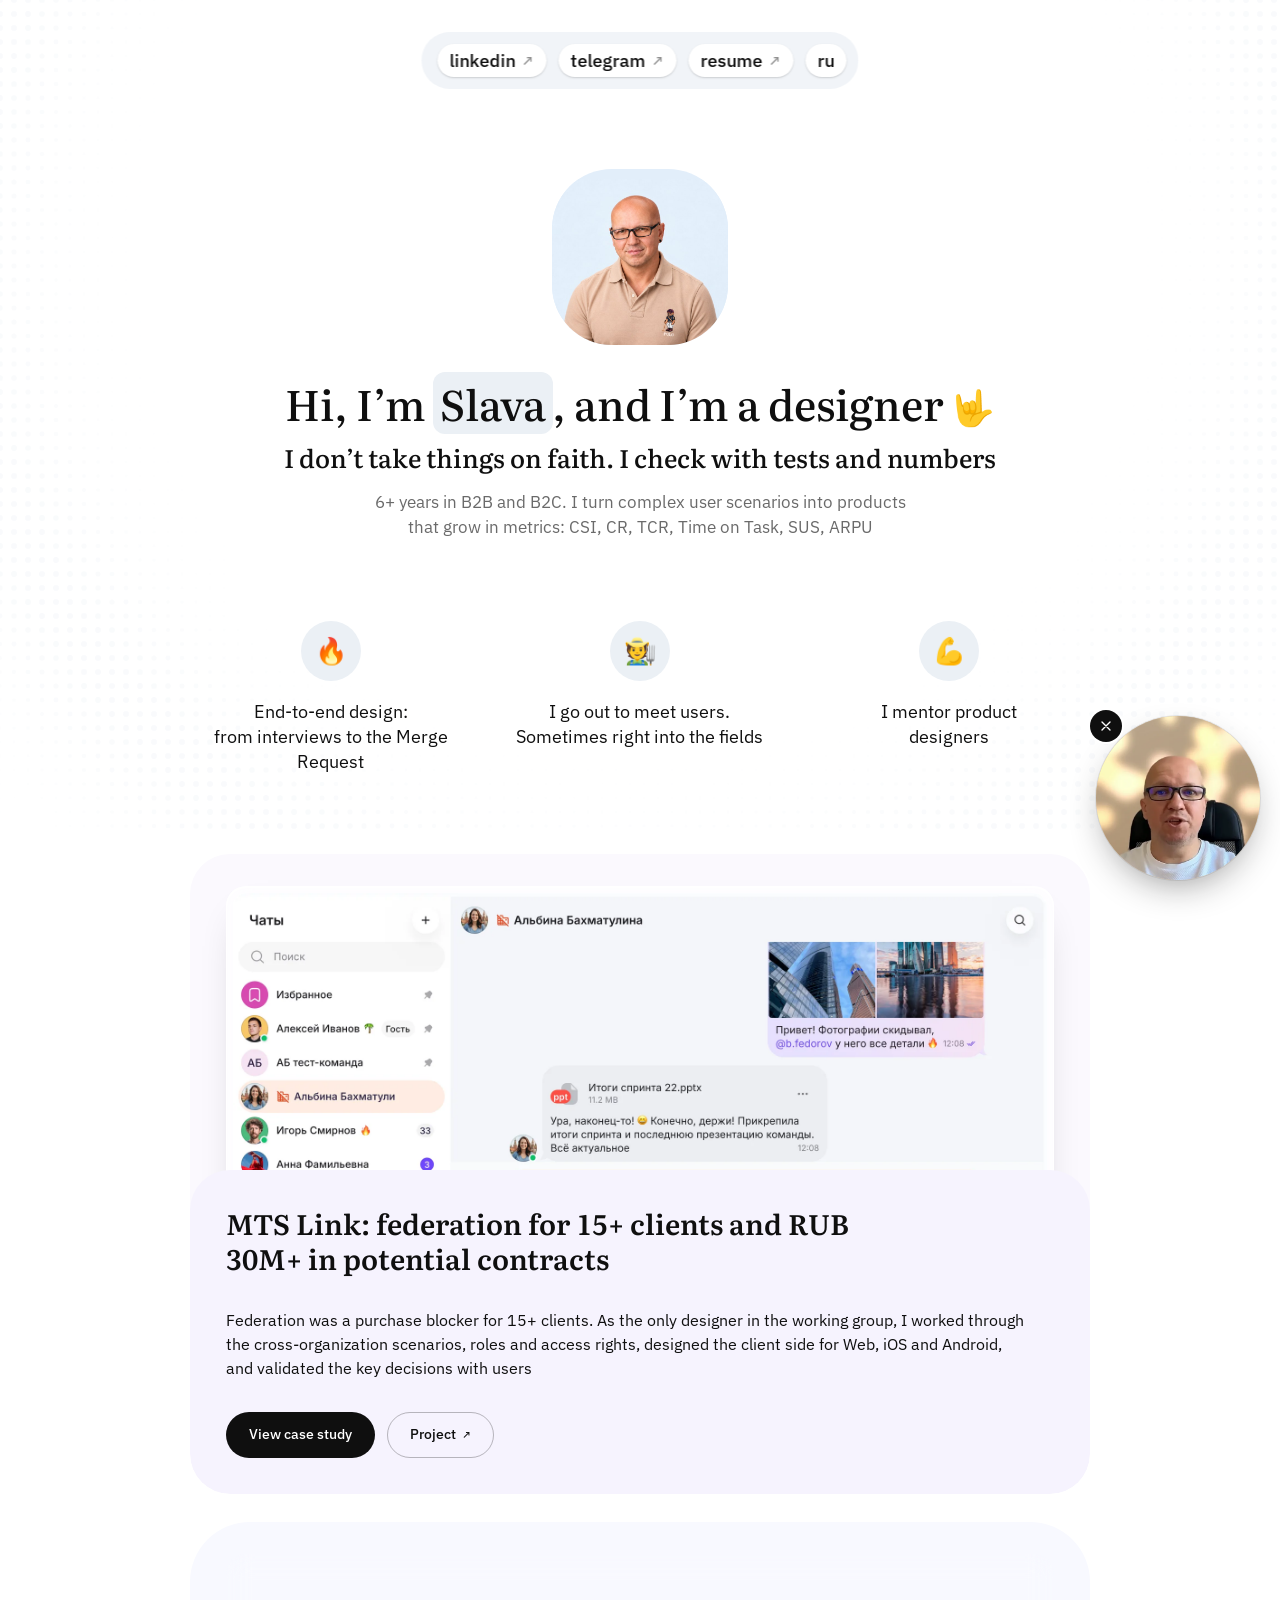
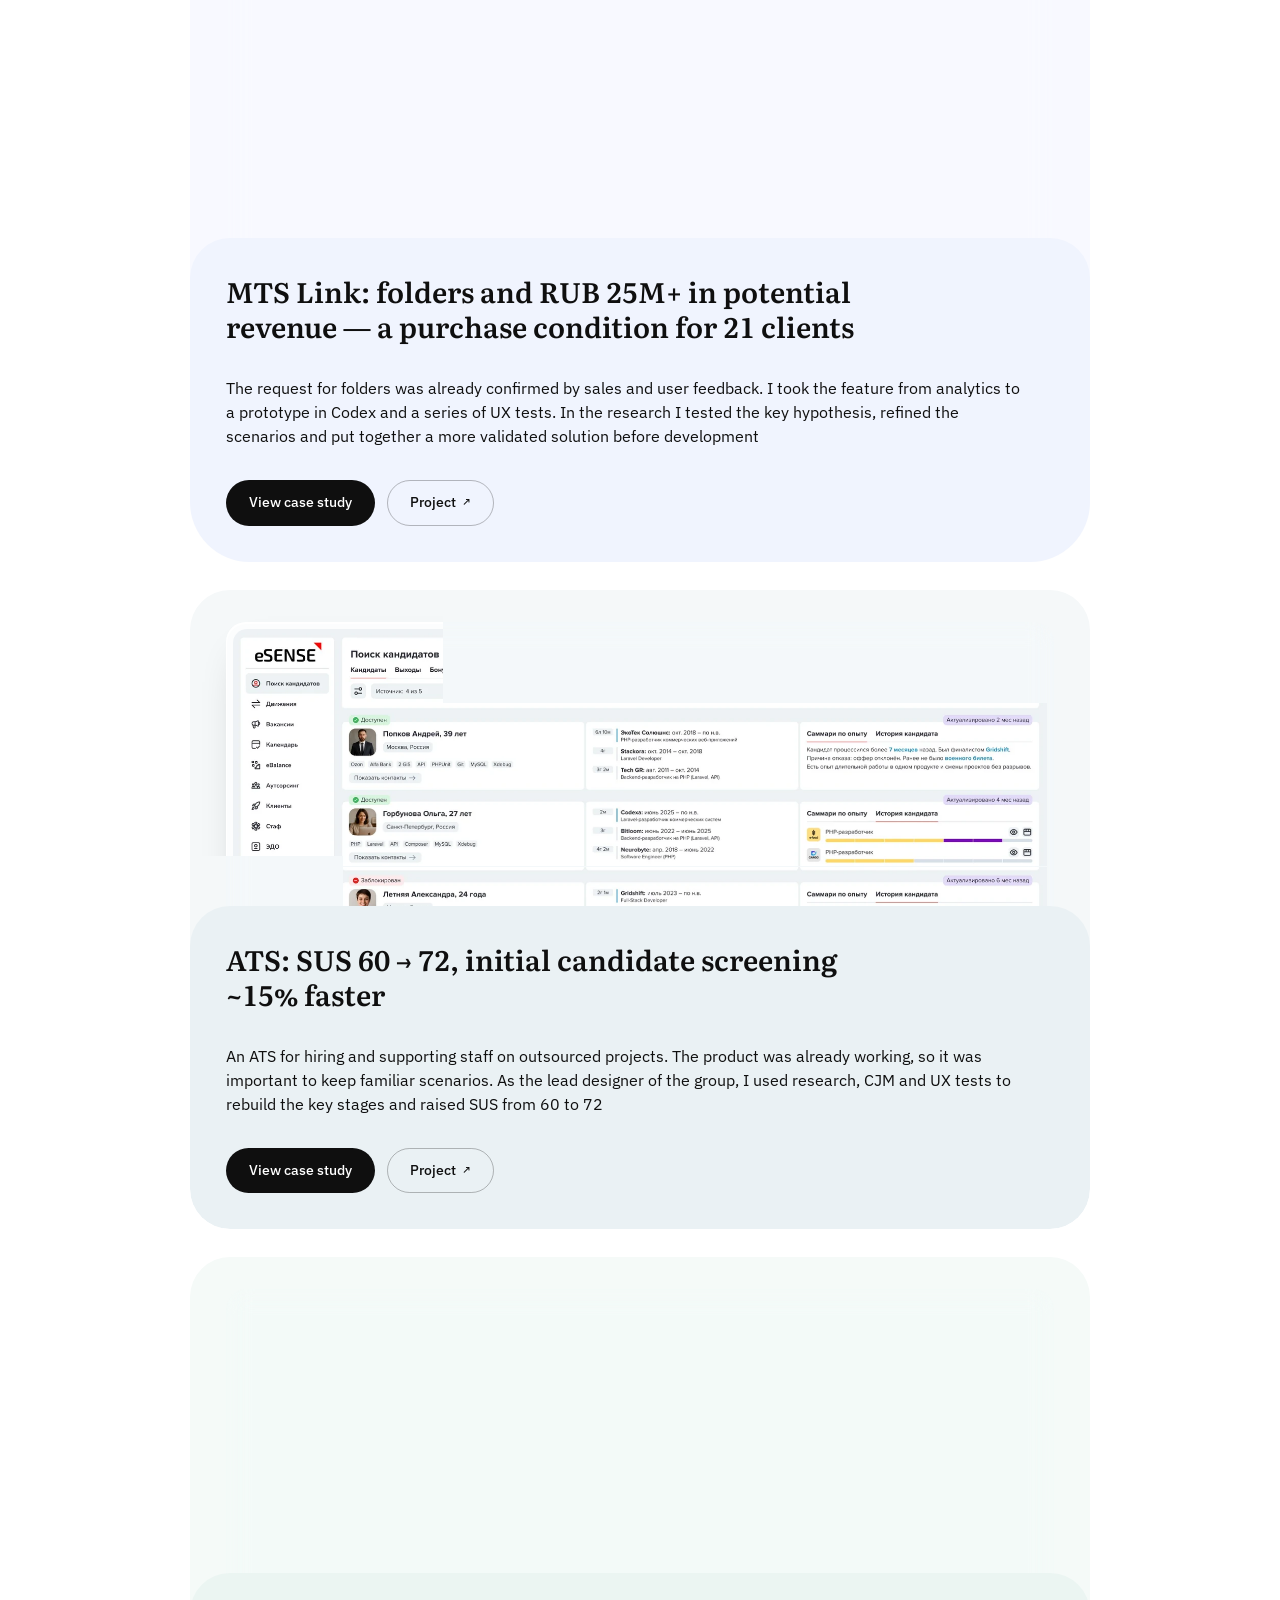
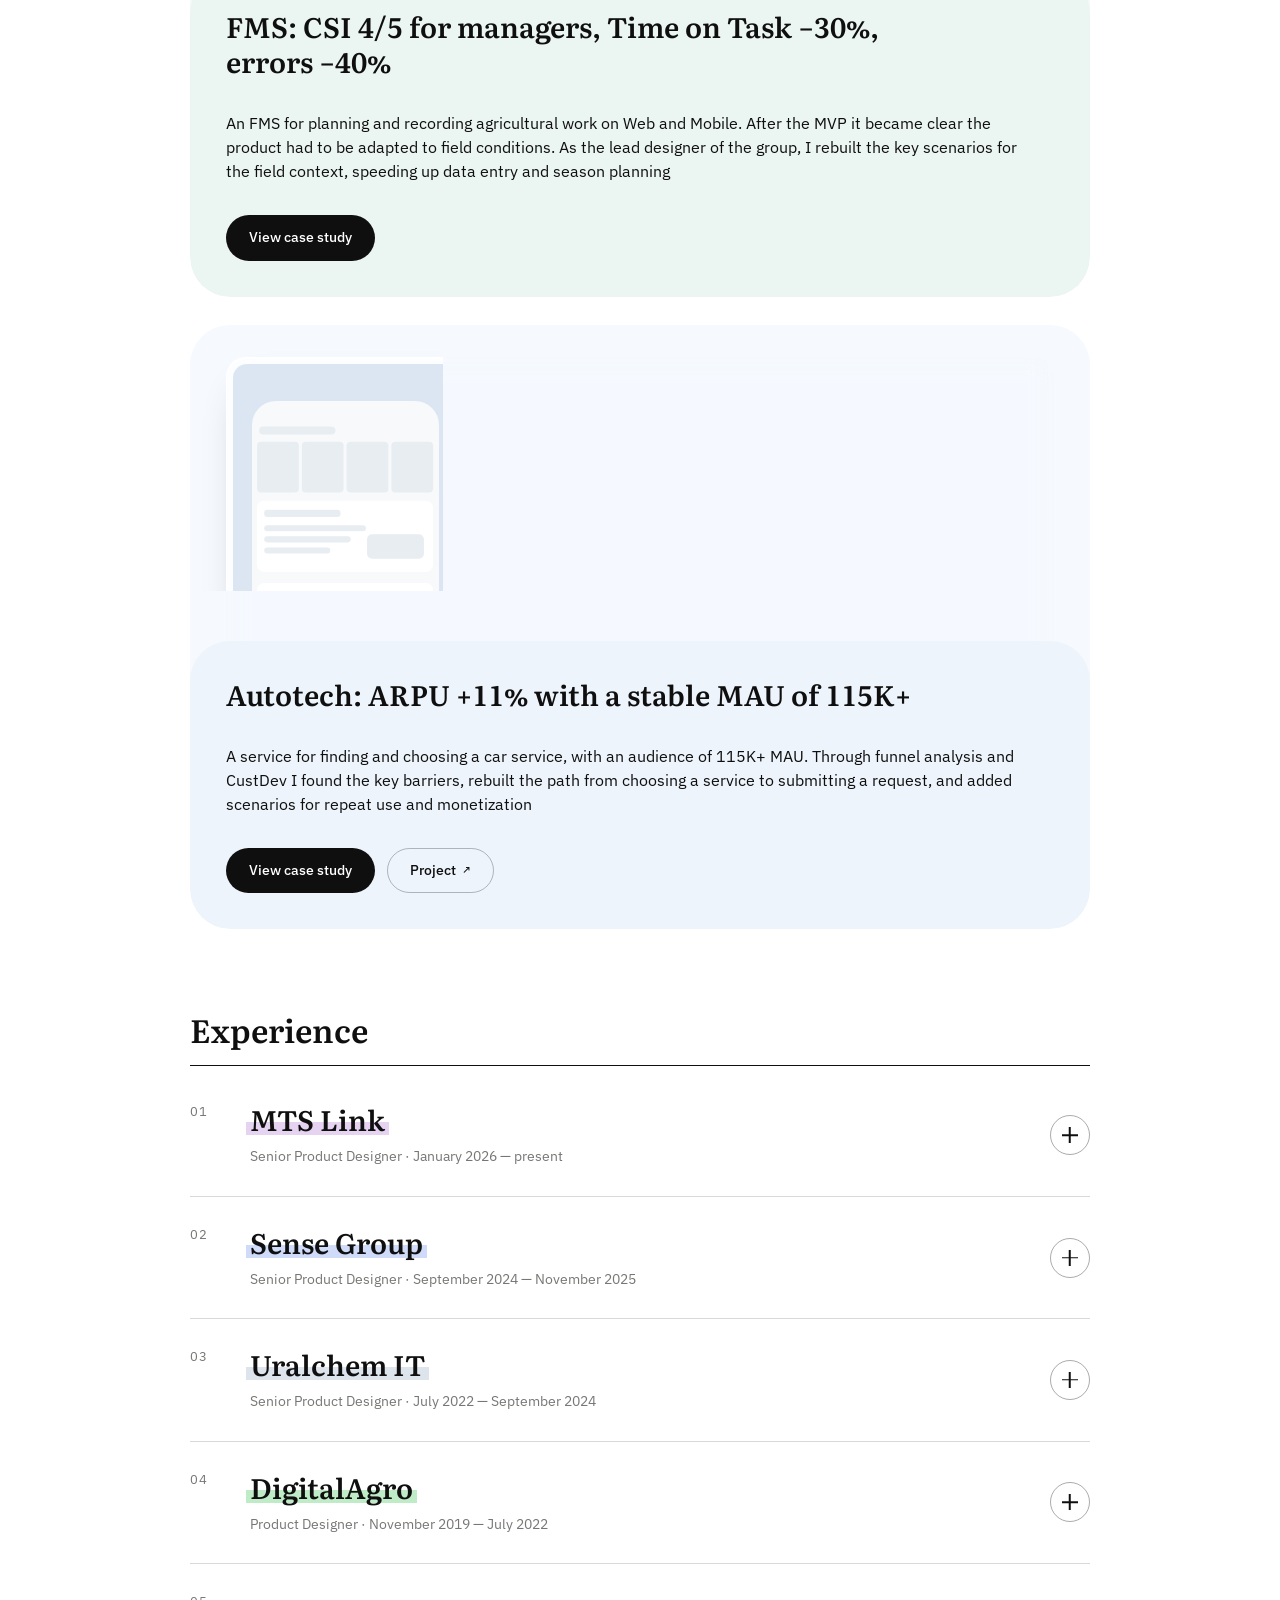
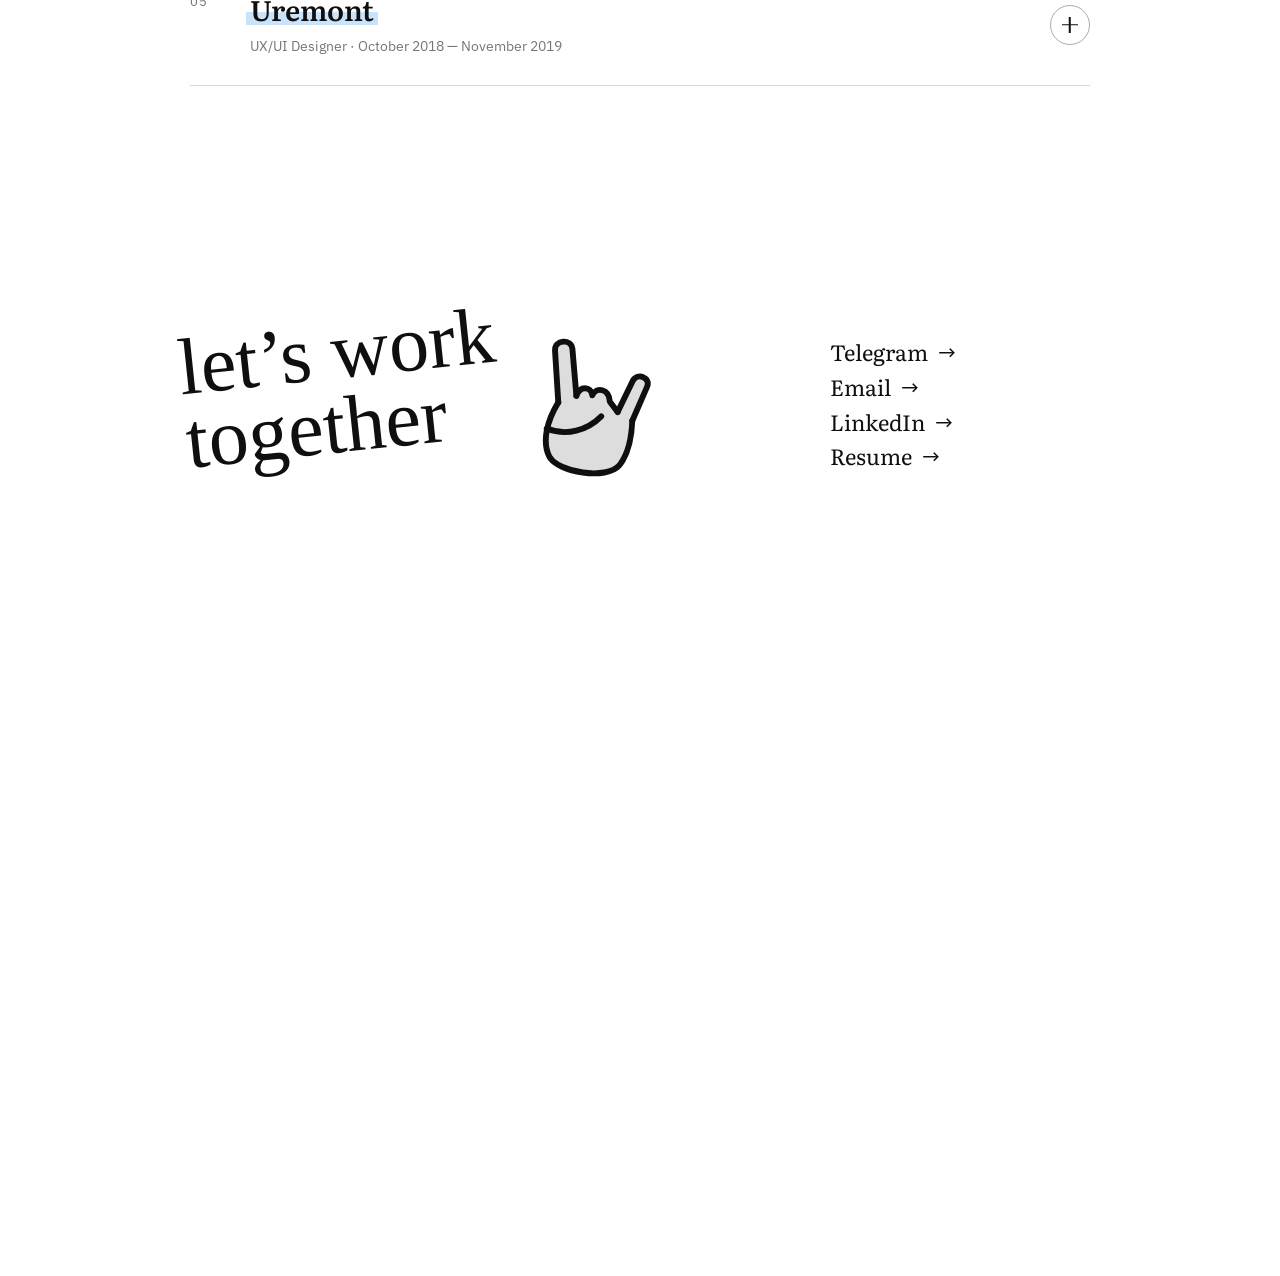
==== commit 0324f2aa: "EN: кнопка карточки «View case study» Co-Authored-By: Claude Sonnet 5.5 <noreply@anthropic.com> Clau" ====
--- a/en/index.html
+++ b/en/index.html
@@ -23,7 +23,7 @@
 <link rel="preconnect" href="https://fonts.gstatic.com" crossorigin>
 <link href="https://fonts.googleapis.com/css2?family=Literata:wght@500;600&family=IBM+Plex+Sans:wght@400;500;600&family=Permanent+Marker&display=swap" rel="stylesheet">
 <link rel="stylesheet" href="../style.css?v=93">
-<script src="site.en.js?v=1" defer></script>
+<script src="site.en.js?v=2" defer></script>
 <script src="../site.js?v=100" defer></script>
 <script src="../intro.js?v=3" defer></script>
 </head>
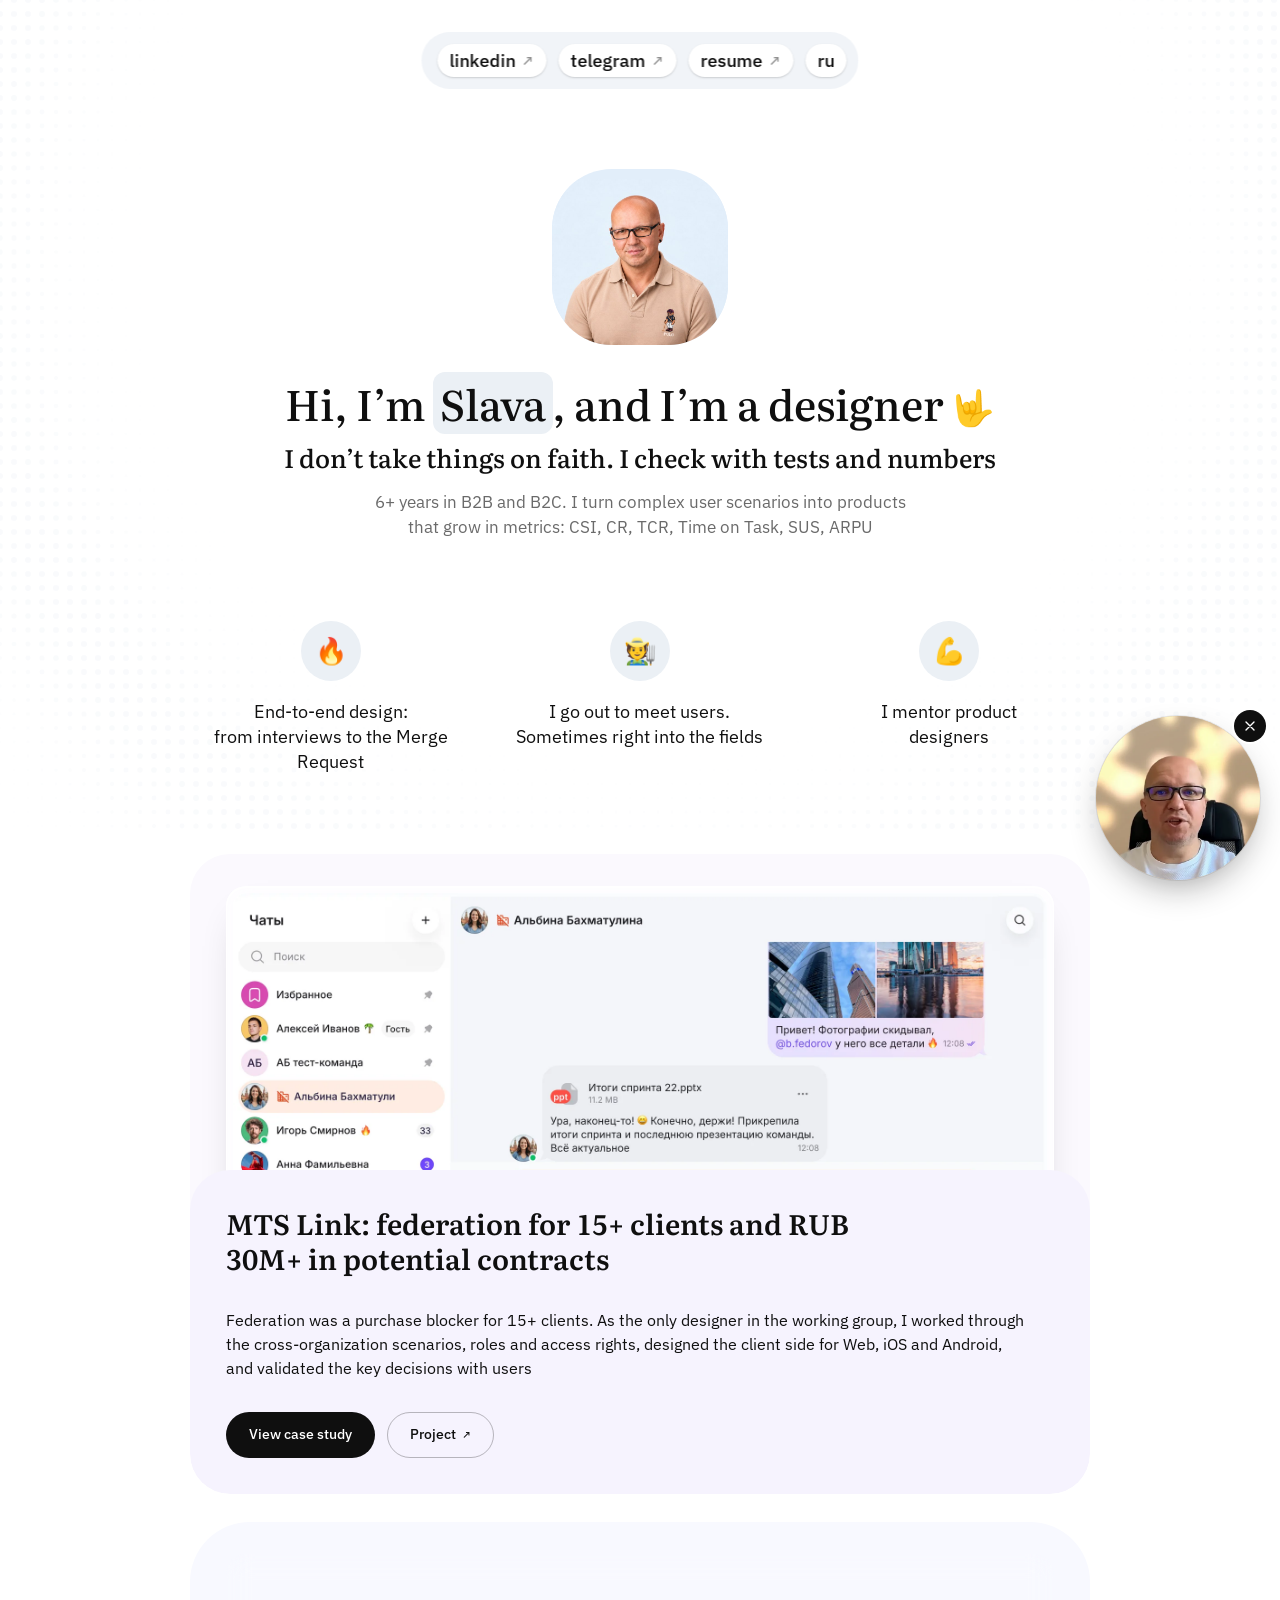
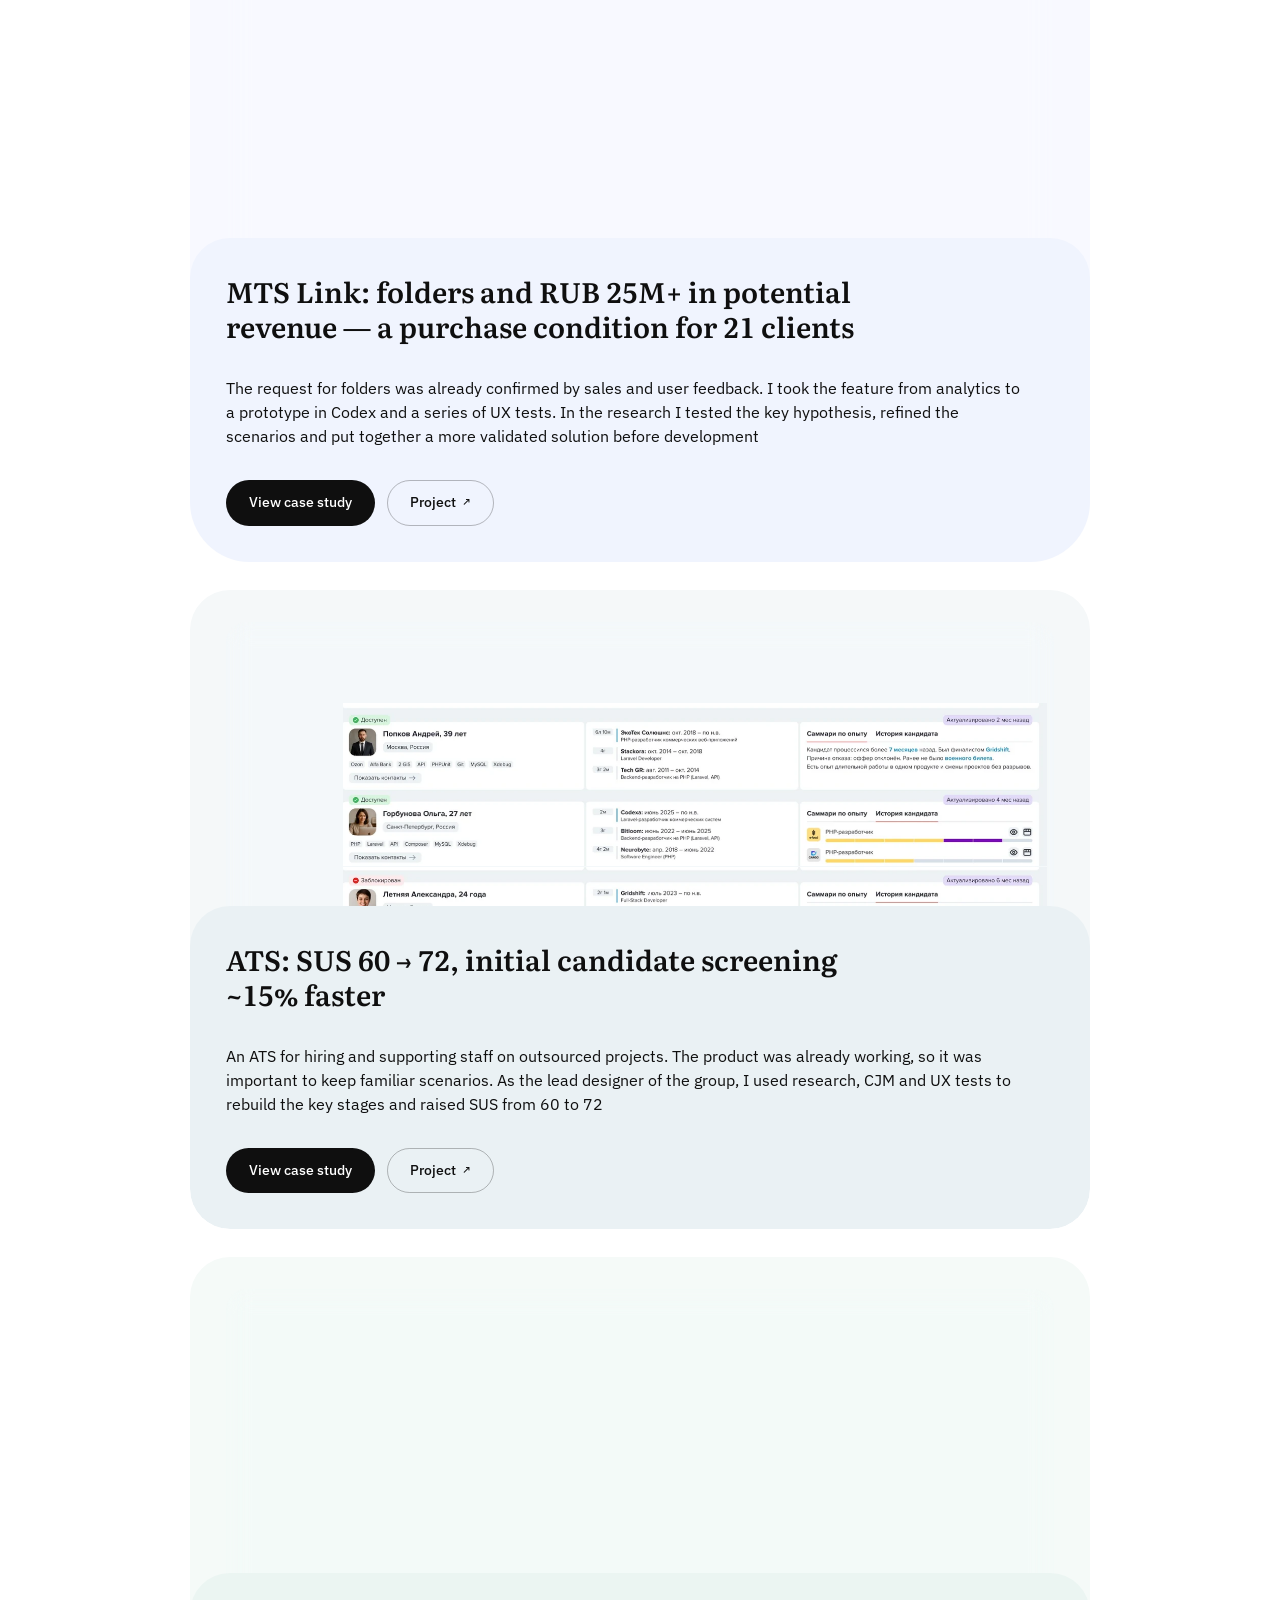
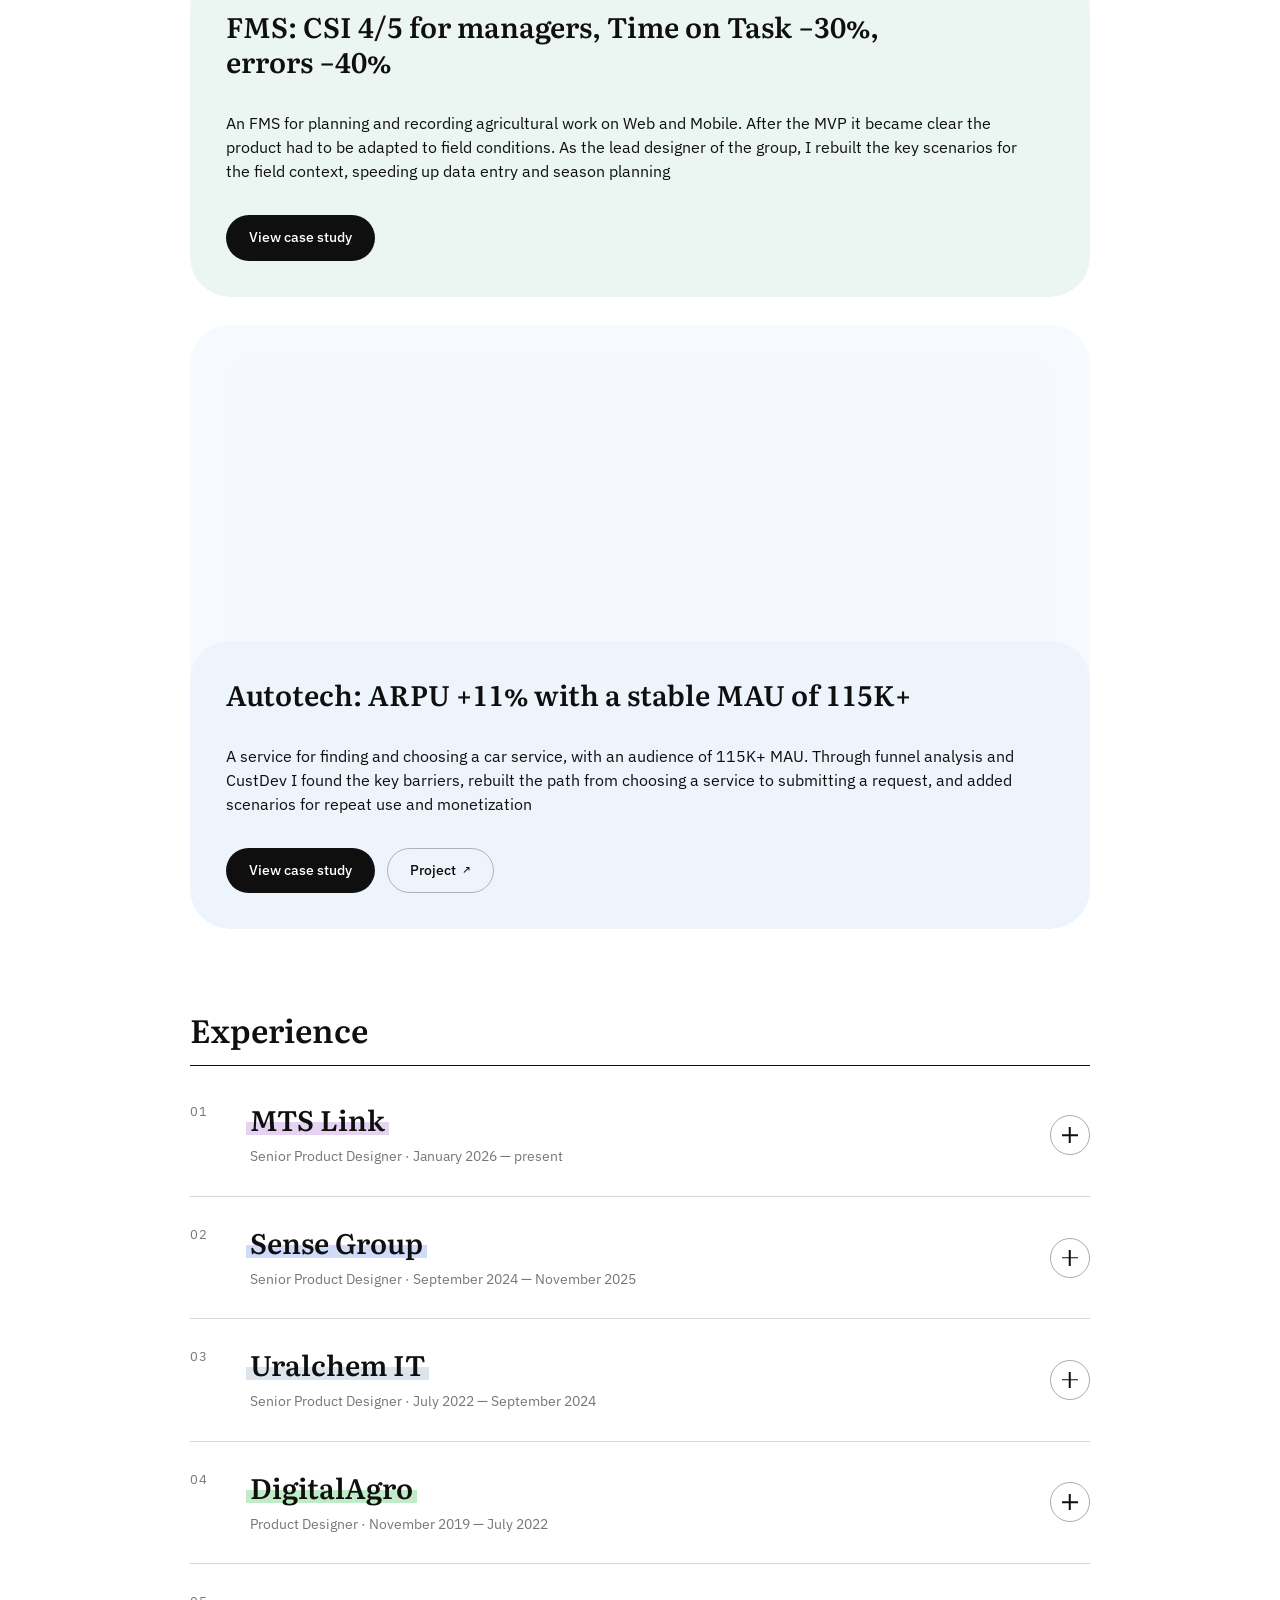
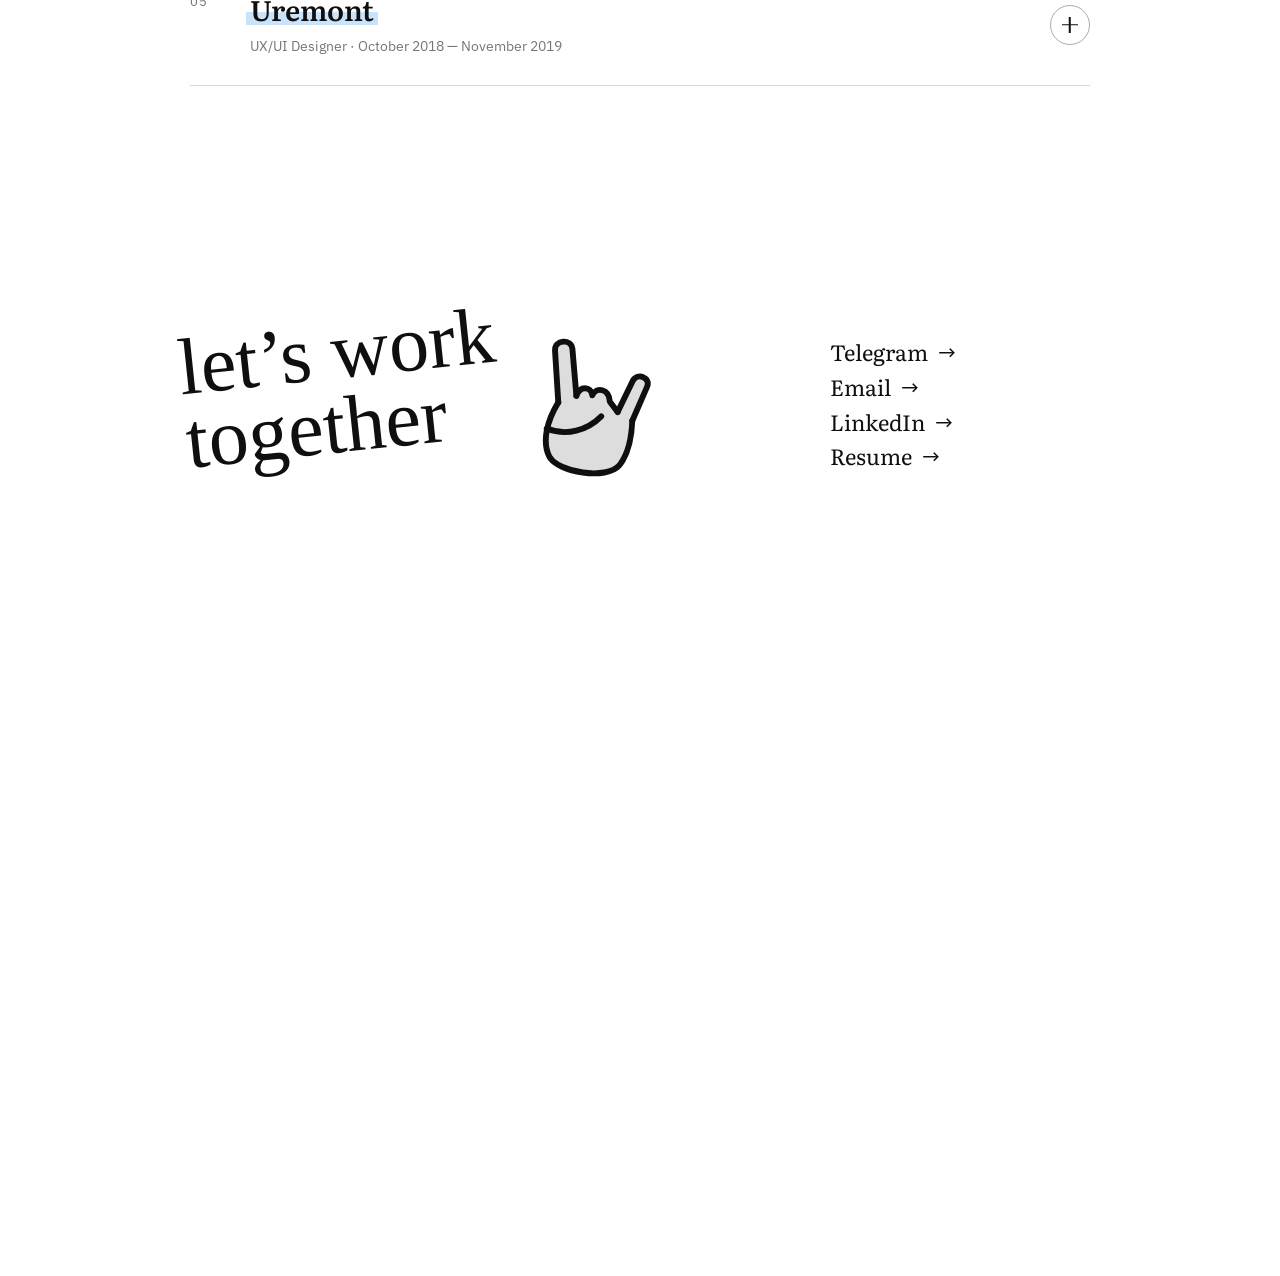
==== commit 0308861c: "Видео-кружок: крестик справа сверху (RU и EN); style.css?v=94 Co-Authored-By: Claude Sonnet 5.5 <nor" ====
--- a/en/index.html
+++ b/en/index.html
@@ -22,7 +22,7 @@
 <link rel="preconnect" href="https://fonts.googleapis.com">
 <link rel="preconnect" href="https://fonts.gstatic.com" crossorigin>
 <link href="https://fonts.googleapis.com/css2?family=Literata:wght@500;600&family=IBM+Plex+Sans:wght@400;500;600&family=Permanent+Marker&display=swap" rel="stylesheet">
-<link rel="stylesheet" href="../style.css?v=93">
+<link rel="stylesheet" href="../style.css?v=94">
 <script src="site.en.js?v=2" defer></script>
 <script src="../site.js?v=100" defer></script>
 <script src="../intro.js?v=3" defer></script>
--- a/style.css
+++ b/style.css
@@ -1365,7 +1365,7 @@
 .intro__x{position:absolute;width:32px;height:32px;border-radius:50%;background:var(--ink);box-shadow:0 0 0 2px var(--paper);transition:transform .2s}
 .intro__x:hover{transform:scale(1.08)}
 .intro__x svg{width:16px;height:16px}
-.intro[data-state="bubble"] .intro__x{left:-6px;top:-6px}
+.intro[data-state="bubble"] .intro__x{right:-6px;left:auto;top:-6px}
 .intro[data-state="full"] .intro__x{right:10px;top:10px;left:auto;background:rgba(15,15,15,.5);box-shadow:none;-webkit-backdrop-filter:blur(8px);backdrop-filter:blur(8px)}
 @media (max-width:760px){.intro{--d:84px;right:max(12px,env(safe-area-inset-right));bottom:max(12px,env(safe-area-inset-bottom))}.intro__cc{font-size:13px}}
 @media (pointer:coarse){.intro__b{width:40px;height:40px}.intro__x{width:32px;height:32px}.intro__prog{height:40px}}
